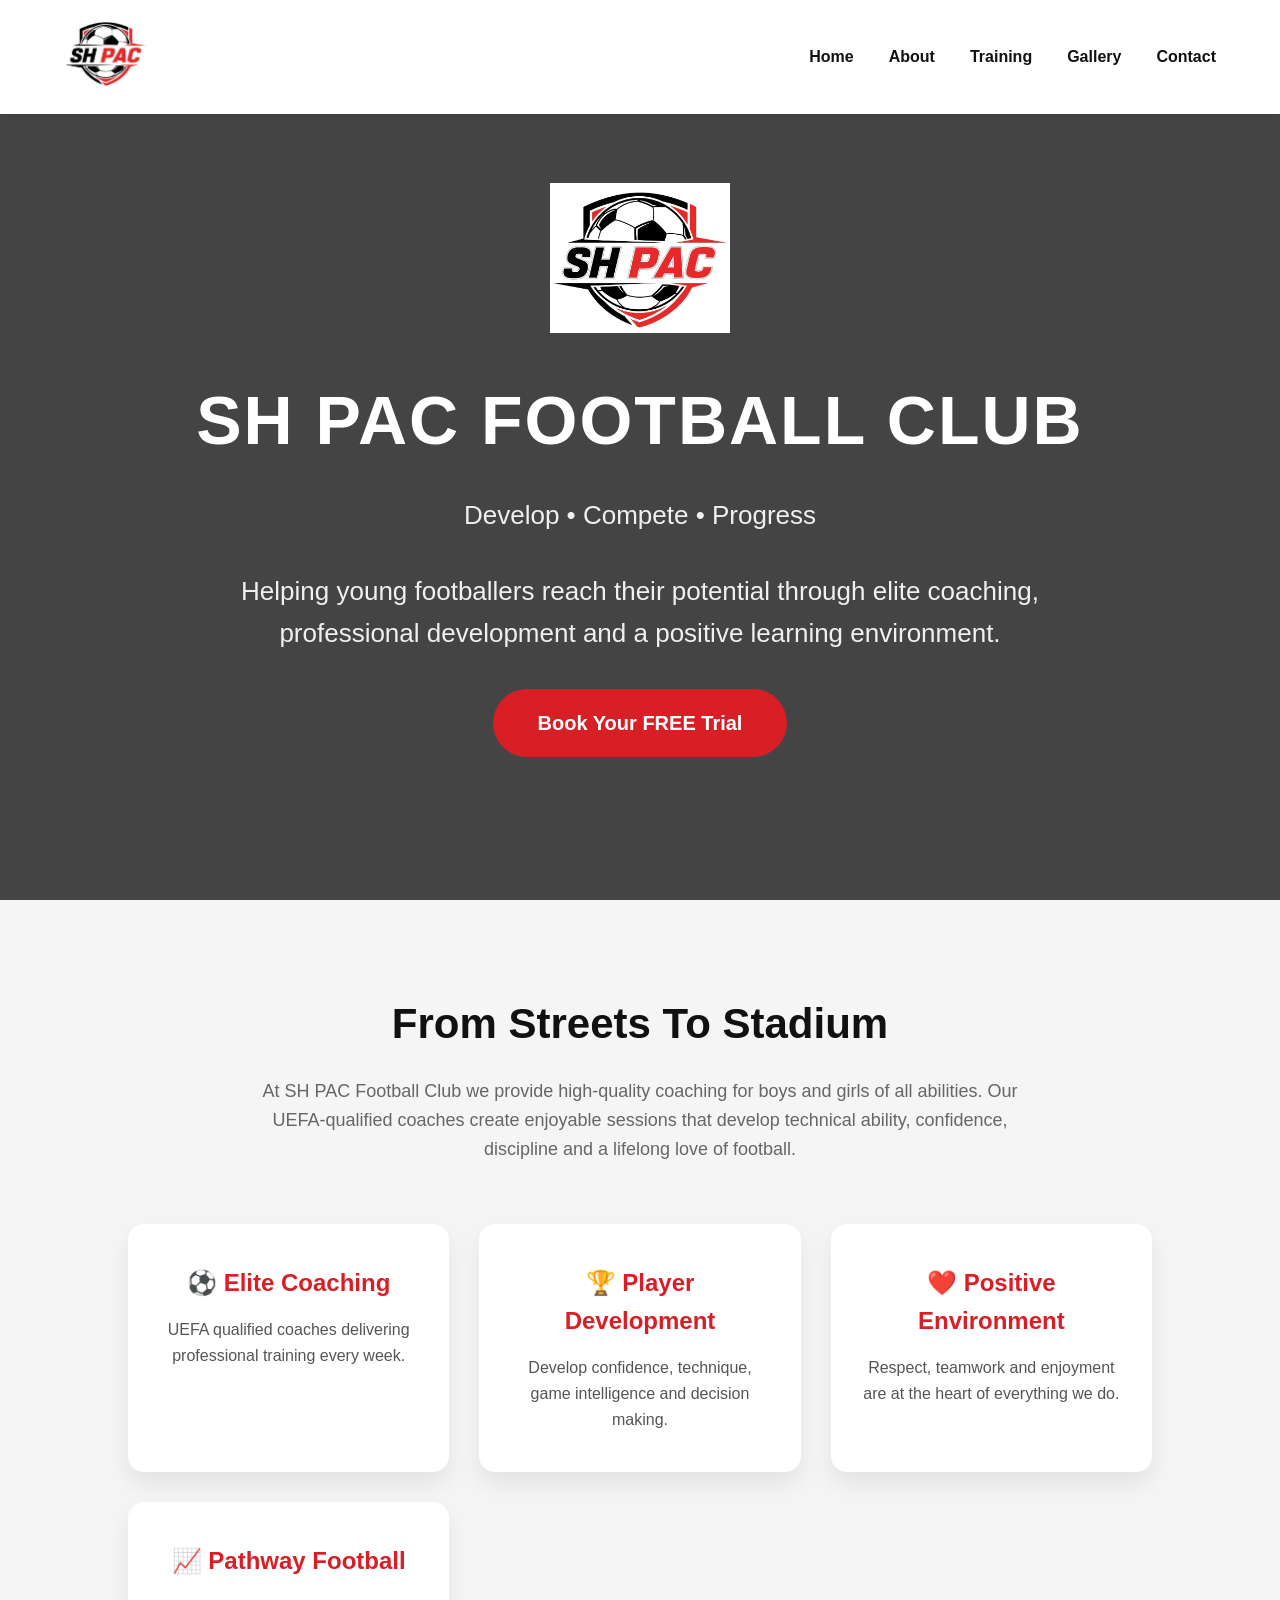
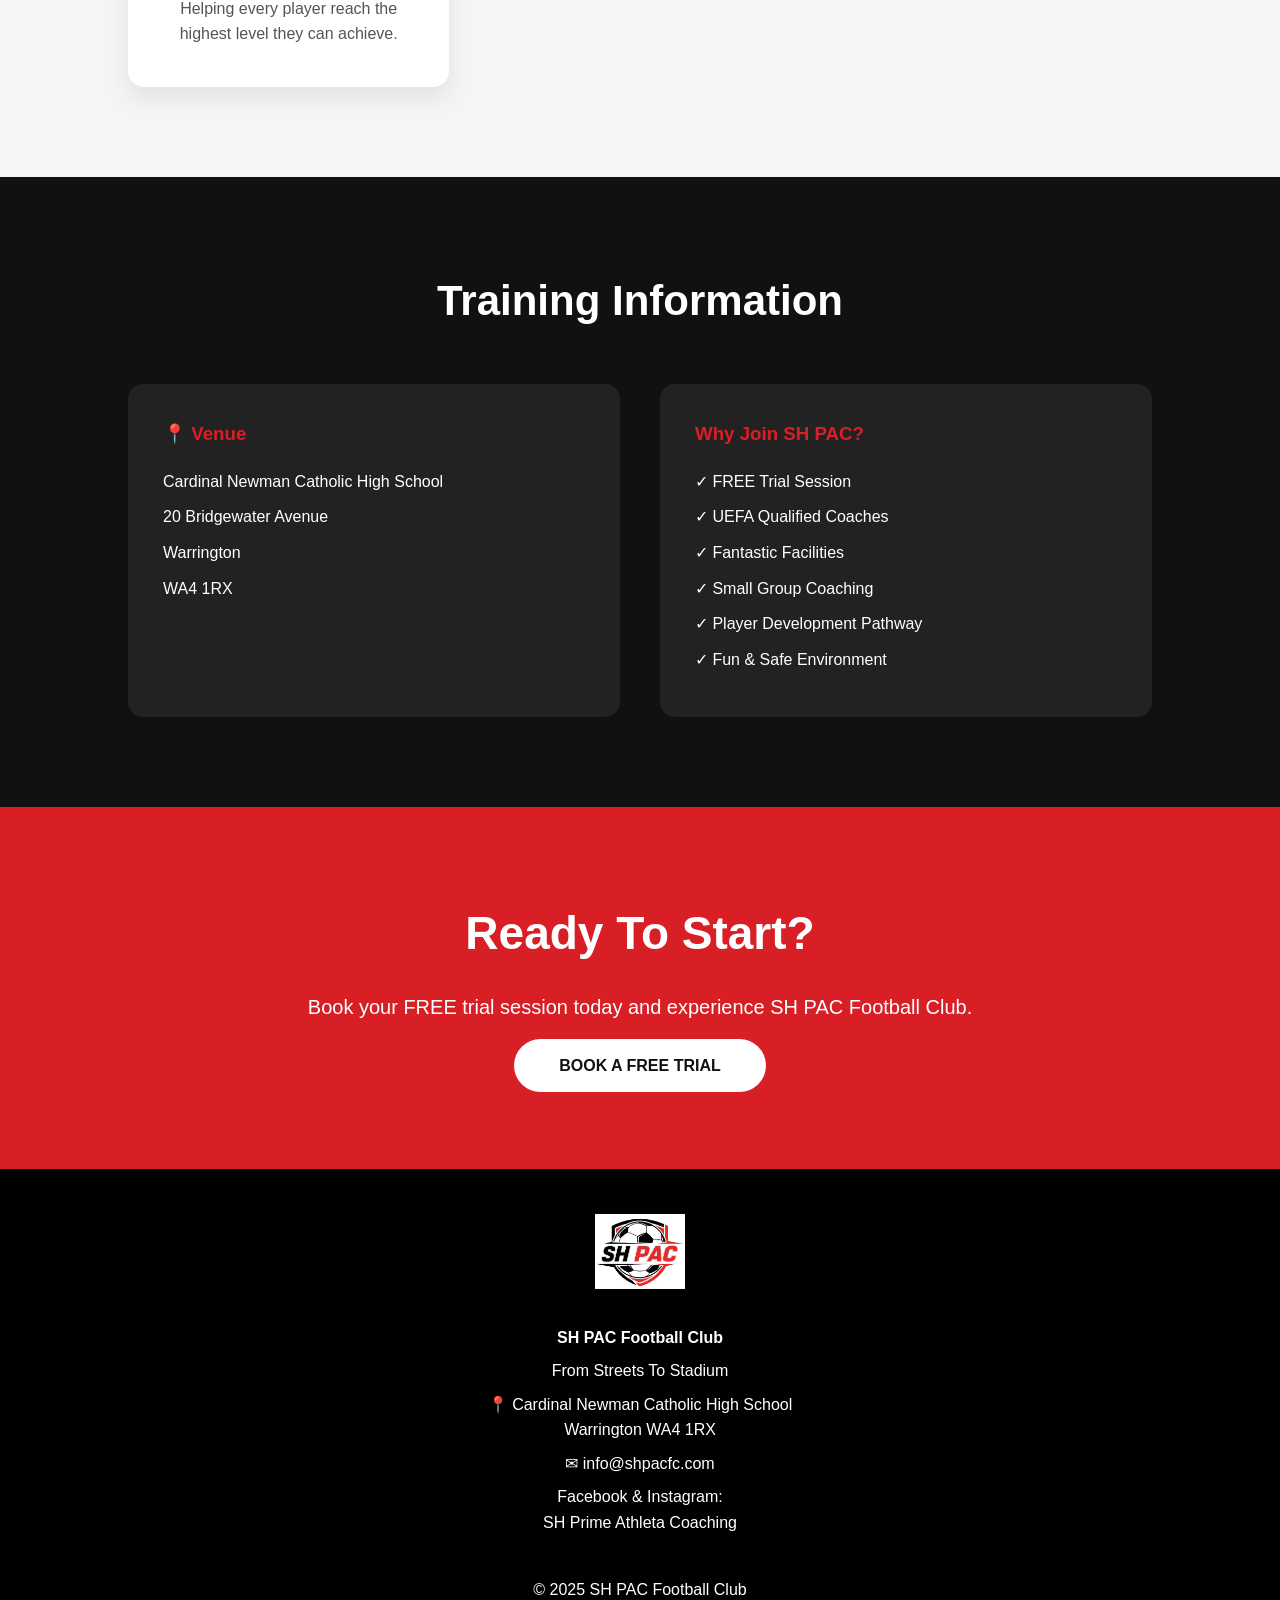
==== index.html @ 566f8968 "Refactor text for consistency in index.html Updated various text elements for consistency and clarit" ====
<!DOCTYPE html>
<html lang="en">
<head>

<meta charset="UTF-8">
<meta name="viewport" content="width=device-width, initial-scale=1.0">

<title>SH PAC Football Club | From Streets To Stadium</title>

<link rel="stylesheet" href="css/style.css">

</head>

<body>

<header>

<nav>

<div class="logo">
<img src="images/logo.png" alt="SH PAC Football Club Logo">
</div>

<ul>
<li><a href="#">Home</a></li>
<li><a href="#">About</a></li>
<li><a href="#">Training</a></li>
<li><a href="#">Gallery</a></li>
<li><a href="#">Contact</a></li>
</ul>

</nav>

</header>

<section class="hero">

<div class="hero-content">

<img src="images/logo.png" class="hero-logo" alt="SH PAC Logo">

<h1>SH PAC Football Club</h1>

<p>
Develop • Compete • Progress
</p>

<p>
Helping young footballers reach their potential through elite coaching,
professional development and a positive learning environment.
</p>

<a href="#" class="hero-button">
Book Your FREE Trial
</a>

</div>

</section>

<section>

<h2 class="section-title">
From Streets To Stadium
</h2>

<p class="section-text">

At SH PAC Football Club we provide high-quality coaching for boys and girls of all abilities.

Our UEFA-qualified coaches create enjoyable sessions that develop technical ability, confidence, discipline and a lifelong love of football.

</p>

<div class="features">

<div class="card">
<h3>⚽ Elite Coaching</h3>
<p>UEFA qualified coaches delivering professional training every week.</p>
</div>

<div class="card">
<h3>🏆 Player Development</h3>
<p>Develop confidence, technique, game intelligence and decision making.</p>
</div>

<div class="card">
<h3>❤️ Positive Environment</h3>
<p>Respect, teamwork and enjoyment are at the heart of everything we do.</p>
</div>

<div class="card">
<h3>📈 Pathway Football</h3>
<p>Helping every player reach the highest level they can achieve.</p>
</div>

</div>

</section>

<section class="training">

<h2 class="section-title">
Training Information
</h2>

<div class="training-info">

<div class="training-box">

<h3>📍 Venue</h3>

<p>
Cardinal Newman Catholic High School
</p>

<p>
20 Bridgewater Avenue
</p>

<p>
Warrington
</p>

<p>
WA4 1RX
</p>

</div>

<div class="training-box">

<h3>Why Join SH PAC?</h3>

<p>✓ FREE Trial Session</p>

<p>✓ UEFA Qualified Coaches</p>

<p>✓ Fantastic Facilities</p>

<p>✓ Small Group Coaching</p>

<p>✓ Player Development Pathway</p>

<p>✓ Fun & Safe Environment</p>

</div>

</div>

</section>

<section class="cta">

<h2>
Ready To Start?
</h2>

<p>
Book your FREE trial session today and experience SH PAC Football Club.
</p>

<a href="mailto:info@shpacfc.com">

BOOK A FREE TRIAL

</a>

</section>

<footer>

<img src="images/logo.png" alt="SH PAC Logo">

<p><strong>SH PAC Football Club</strong></p>

<p>
From Streets To Stadium
</p>

<p>
📍 Cardinal Newman Catholic High School<br>
Warrington WA4 1RX
</p>

<p>
✉ info@shpacfc.com
</p>

<p>
Facebook & Instagram:<br>
SH Prime Athleta Coaching
</p>

<br>

<p>
© 2025 SH PAC Football Club
</p>

</footer>

</body>

</html>
---- css/style.css ----
/* ===============================
   SH PAC FOOTBALL CLUB
   =============================== */

*{
    margin:0;
    padding:0;
    box-sizing:border-box;
}

html{
    scroll-behavior:smooth;
}

body{
    font-family:Arial, Helvetica, sans-serif;
    background:#f5f5f5;
    color:#222;
    line-height:1.6;
}

/* ===============================
   Navigation
   =============================== */

header{
    background:#ffffff;
    position:fixed;
    width:100%;
    top:0;
    left:0;
    z-index:999;
    box-shadow:0 2px 12px rgba(0,0,0,.1);
}

nav{
    width:90%;
    max-width:1200px;
    margin:auto;
    display:flex;
    justify-content:space-between;
    align-items:center;
    padding:18px 0;
}

.logo img{
    height:70px;
}

nav ul{
    display:flex;
    list-style:none;
    gap:35px;
}

nav a{
    text-decoration:none;
    color:#111;
    font-weight:bold;
    transition:.3s;
}

nav a:hover{
    color:#d91f26;
}

/* ===============================
   Hero
   =============================== */

.hero{
    min-height:100vh;
    background:linear-gradient(rgba(0,0,0,.72),
    rgba(0,0,0,.72)),
    url("../images/hero.jpg") center center/cover;
    display:flex;
    justify-content:center;
    align-items:center;
    text-align:center;
    color:white;
    padding:120px 20px 80px;
}

.hero-content{
    max-width:900px;
}

.hero-logo{
    width:180px;
    margin-bottom:25px;
}

.hero h1{
    font-size:68px;
    margin-bottom:20px;
    font-weight:900;
    letter-spacing:2px;
    text-transform:uppercase;
}

.hero p{
    font-size:26px;
    margin-bottom:35px;
    color:#f0f0f0;
}

.hero-button{
    display:inline-block;
    background:#d91f26;
    color:white;
    padding:18px 45px;
    border-radius:50px;
    text-decoration:none;
    font-size:20px;
    font-weight:bold;
    transition:.3s;
}

.hero-button:hover{
    background:#000;
    transform:translateY(-3px);
}

/* ===============================
   Sections
   =============================== */

section{
    padding:90px 10%;
}

.section-title{
    text-align:center;
    font-size:42px;
    margin-bottom:20px;
    color:#111;
}

.section-text{
    text-align:center;
    max-width:800px;
    margin:auto;
    color:#666;
    font-size:18px;
}

/* ===============================
   Features
   =============================== */

.features{
    display:grid;
    grid-template-columns:repeat(auto-fit,minmax(240px,1fr));
    gap:30px;
    margin-top:60px;
}

.card{
    background:white;
    padding:40px 30px;
    border-radius:16px;
    text-align:center;
    box-shadow:0 12px 25px rgba(0,0,0,.08);
    transition:.3s;
}

.card:hover{
    transform:translateY(-10px);
}

.card h3{
    margin-bottom:15px;
    color:#d91f26;
    font-size:24px;
}

.card p{
    color:#555;
}

/* ===============================
   Training Section
   =============================== */

.training{
    background:#111;
    color:white;
}

.training .section-title{
    color:white;
}

.training-info{
    display:grid;
    grid-template-columns:repeat(auto-fit,minmax(320px,1fr));
    gap:40px;
    margin-top:50px;
}

.training-box{
    background:#222;
    padding:35px;
    border-radius:15px;
}

.training-box h3{
    color:#d91f26;
    margin-bottom:20px;
}

.training-box p{
    margin-bottom:10px;
}

/* ===============================
   CTA
   =============================== */

.cta{
    background:#d91f26;
    color:white;
    text-align:center;
}

.cta h2{
    font-size:46px;
    margin-bottom:20px;
}

.cta p{
    font-size:20px;
    margin-bottom:30px;
}

.cta a{
    background:white;
    color:#111;
    padding:18px 45px;
    text-decoration:none;
    border-radius:50px;
    font-weight:bold;
    transition:.3s;
}

.cta a:hover{
    background:black;
    color:white;
}

/* ===============================
   Footer
   =============================== */

footer{
    background:#000;
    color:white;
    text-align:center;
    padding:45px 20px;
}

footer img{
    width:90px;
    margin-bottom:20px;
}

footer p{
    margin:8px 0;
}

footer a{
    color:white;
    text-decoration:none;
}

footer a:hover{
    color:#d91f26;
}

/* ===============================
   Responsive
   =============================== */

@media(max-width:900px){

nav{
    flex-direction:column;
}

nav ul{
    margin-top:20px;
    gap:20px;
    flex-wrap:wrap;
    justify-content:center;
}

.hero h1{
    font-size:44px;
}

.hero p{
    font-size:22px;
}

.section-title{
    font-size:34px;
}

.cta h2{
    font-size:34px;
}

}

@media(max-width:600px){

.hero{
    padding-top:180px;
}

.hero-logo{
    width:130px;
}

.hero h1{
    font-size:34px;
}

.hero p{
    font-size:18px;
}

.hero-button{
    padding:15px 30px;
    font-size:18px;
}

nav ul{
    flex-direction:column;
    gap:12px;
}

}
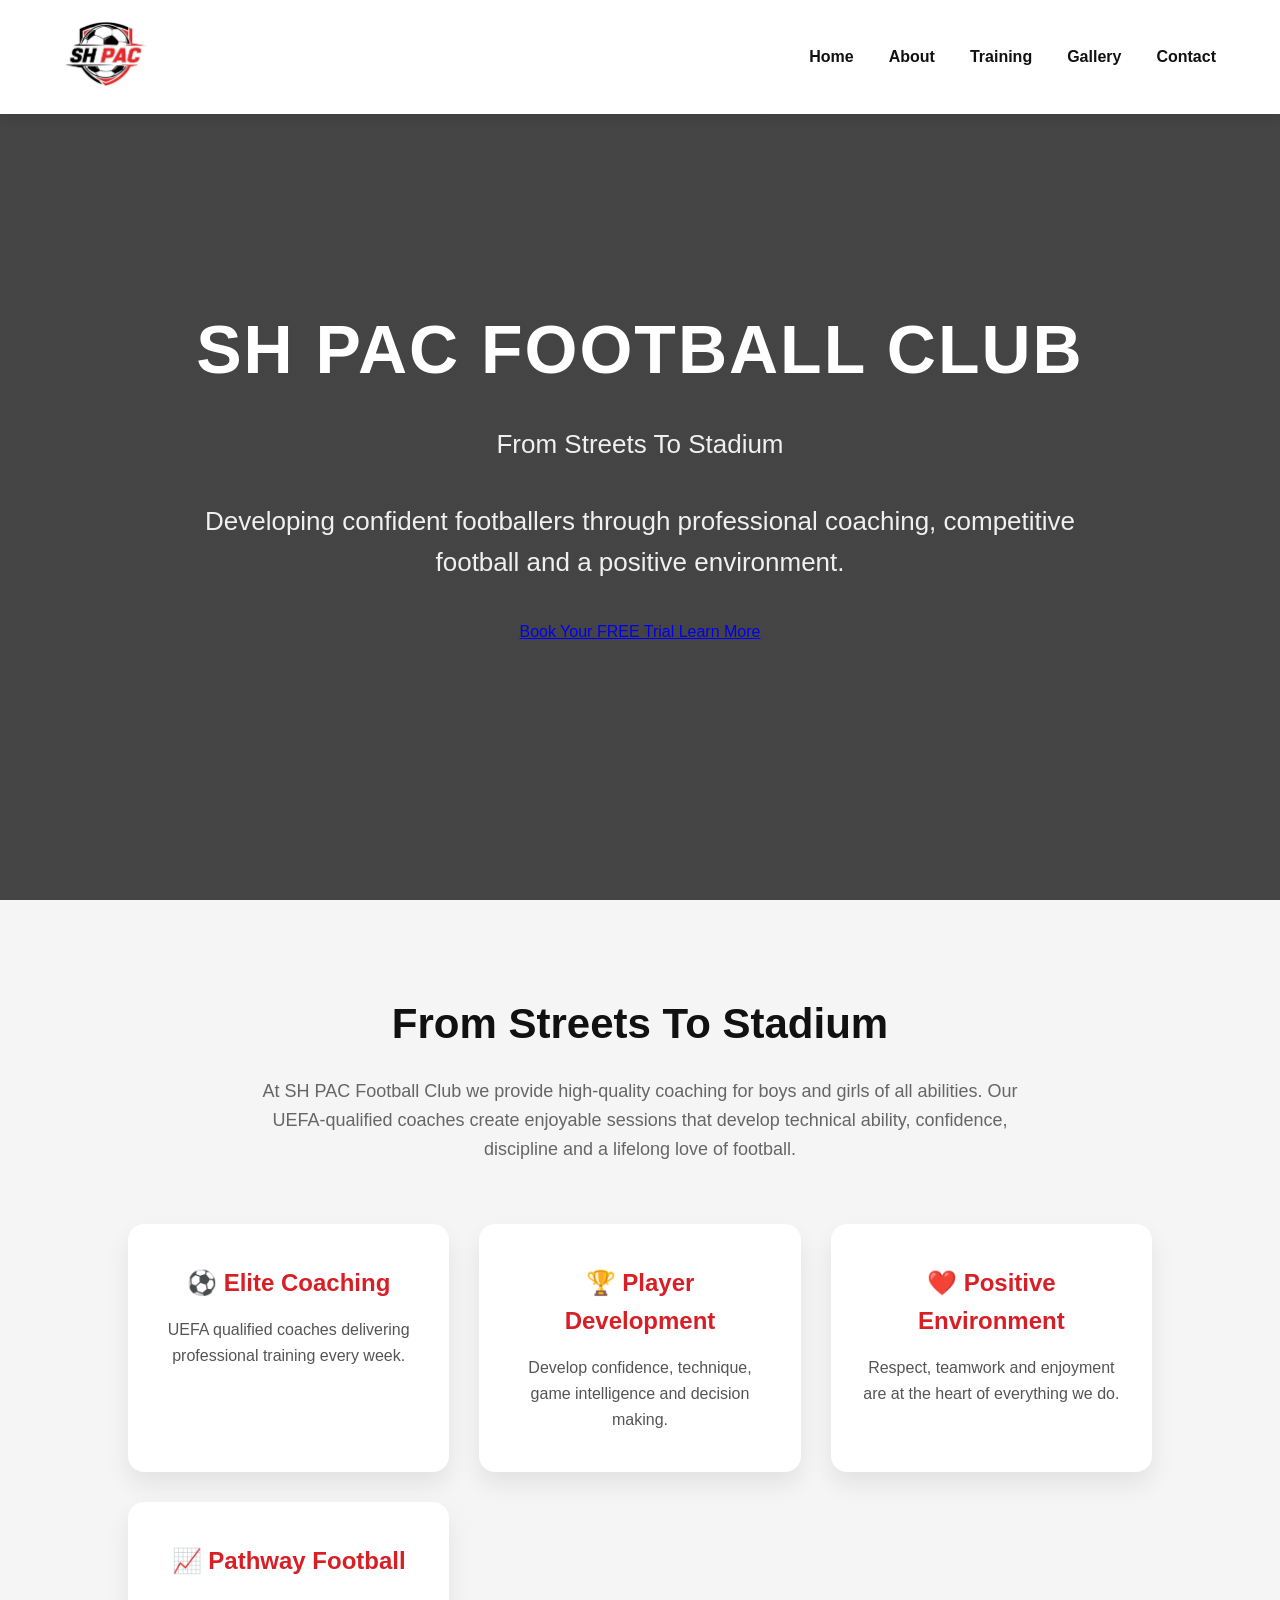
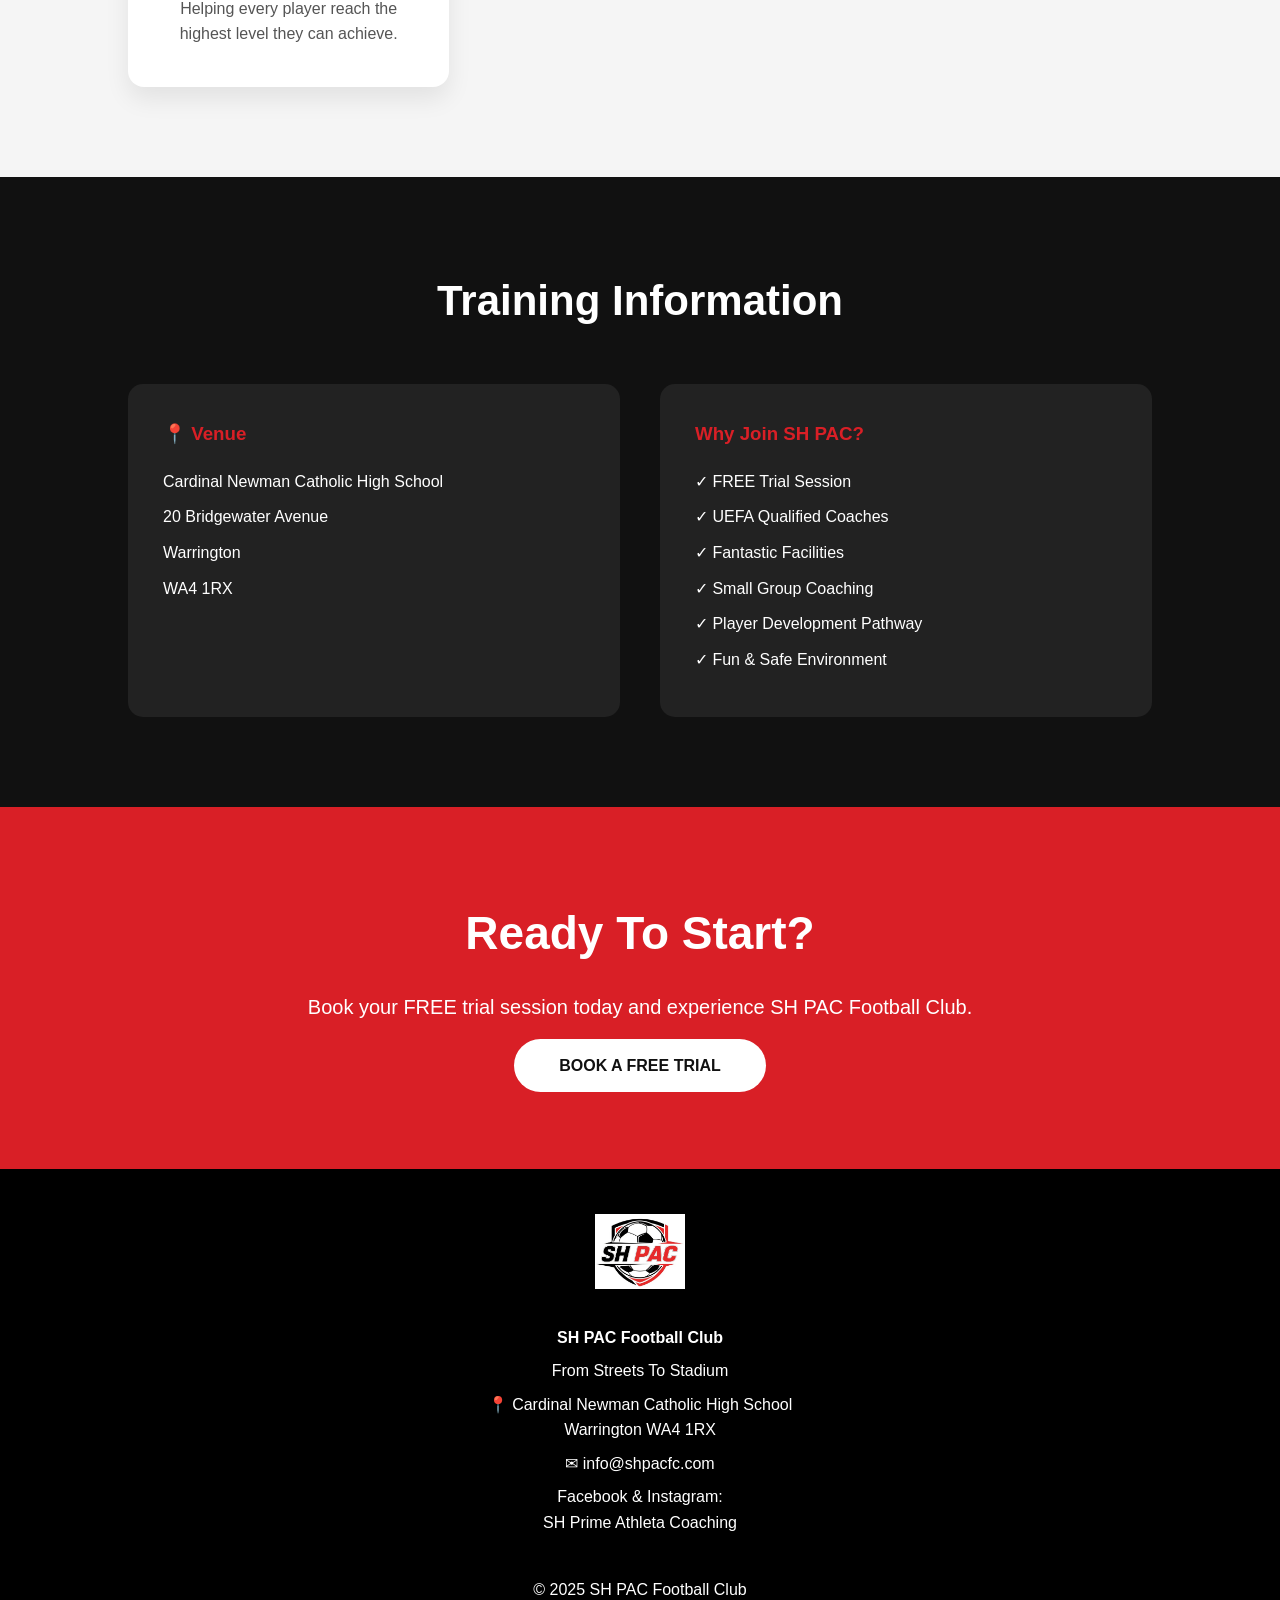
==== commit 6b7dcdf8: "Refactor hero section content and structure" ====
--- a/index.html
+++ b/index.html
@@ -35,26 +35,37 @@
 
 <section class="hero">
 
-<div class="hero-content">
-
-<img src="images/logo.png" class="hero-logo" alt="SH PAC Logo">
-
-<h1>SH PAC Football Club</h1>
-
-<p>
-Develop • Compete • Progress
-</p>
-
-<p>
-Helping young footballers reach their potential through elite coaching,
-professional development and a positive learning environment.
-</p>
-
-<a href="#" class="hero-button">
-Book Your FREE Trial
-</a>
-
-</div>
+    <div class="hero-overlay"></div>
+
+    <div class="hero-content">
+
+        <h1>
+            SH PAC
+            <span>Football Club</span>
+        </h1>
+
+        <p class="tagline">
+            From Streets To Stadium
+        </p>
+
+        <p class="intro">
+            Developing confident footballers through professional coaching,
+            competitive football and a positive environment.
+        </p>
+
+        <div class="hero-buttons">
+
+            <a href="trial.html" class="btn-primary">
+                Book Your FREE Trial
+            </a>
+
+            <a href="#about" class="btn-secondary">
+                Learn More
+            </a>
+
+        </div>
+
+    </div>
 
 </section>
 
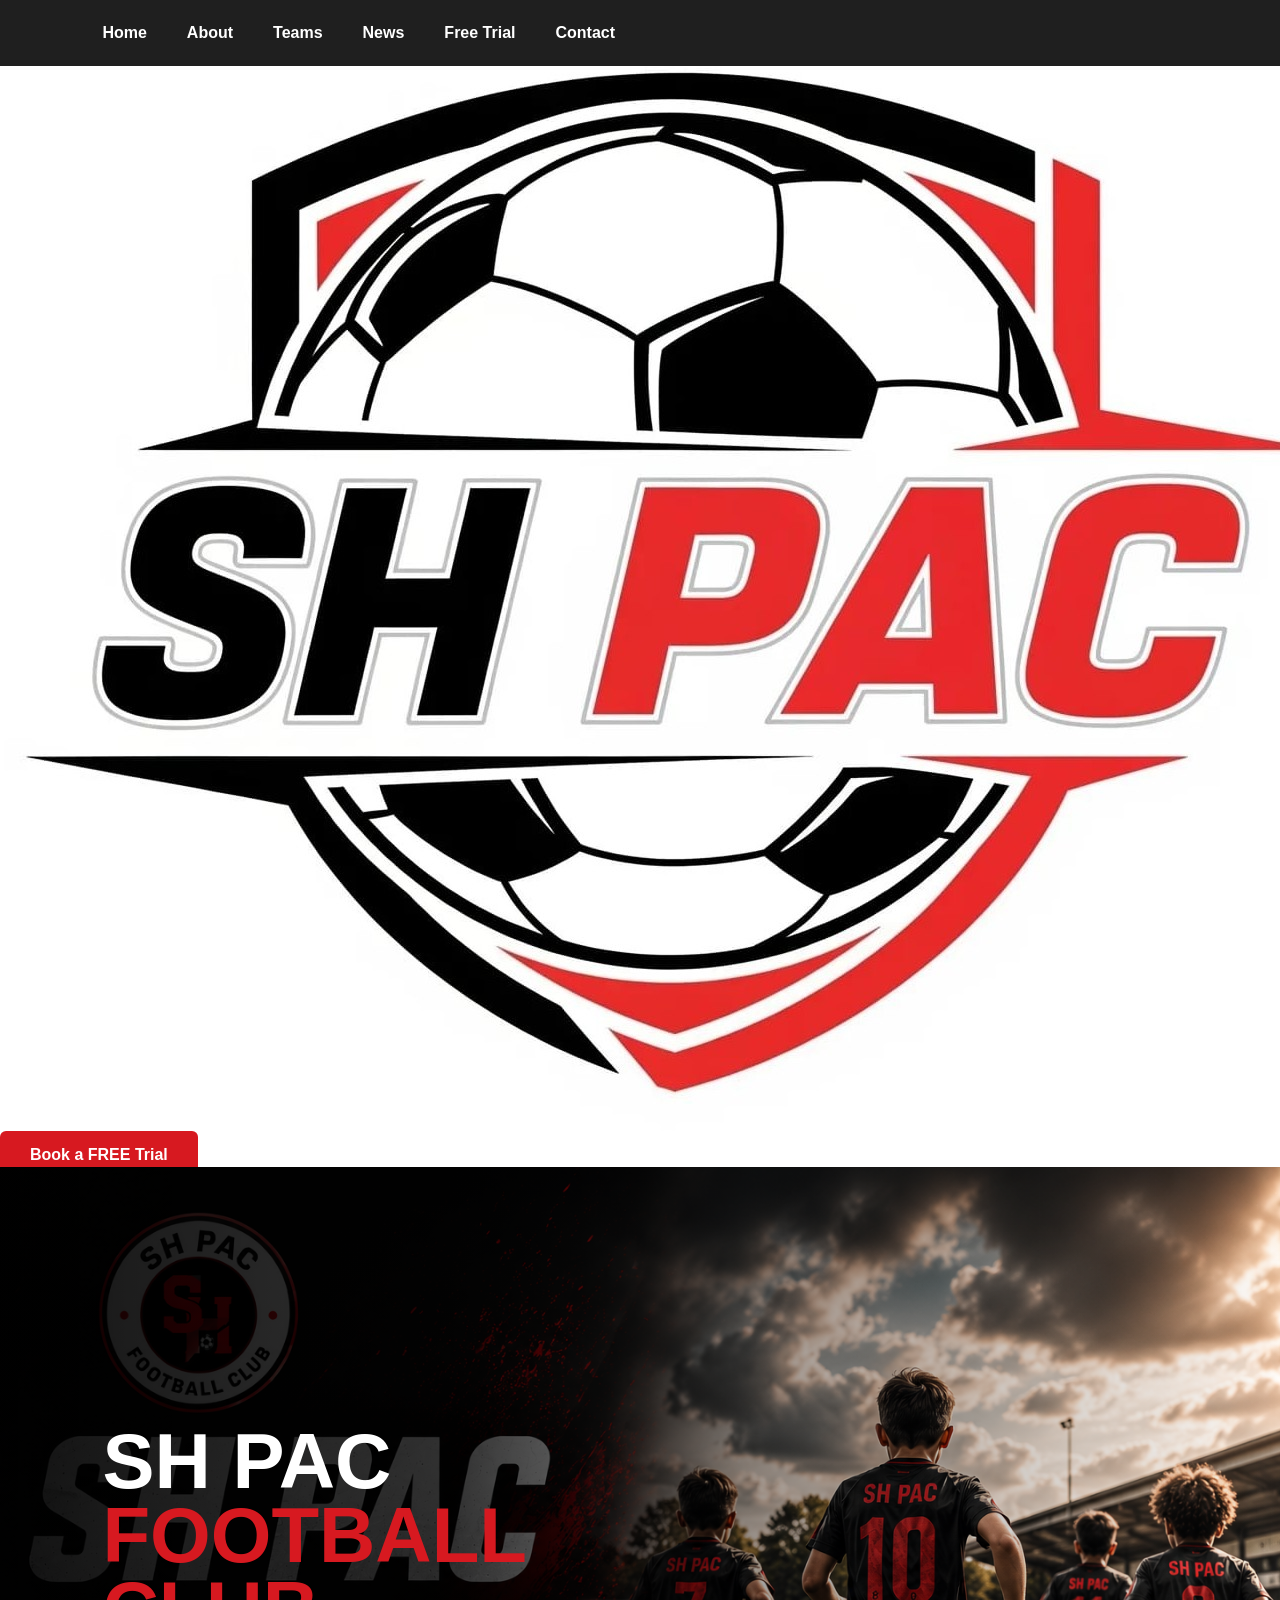
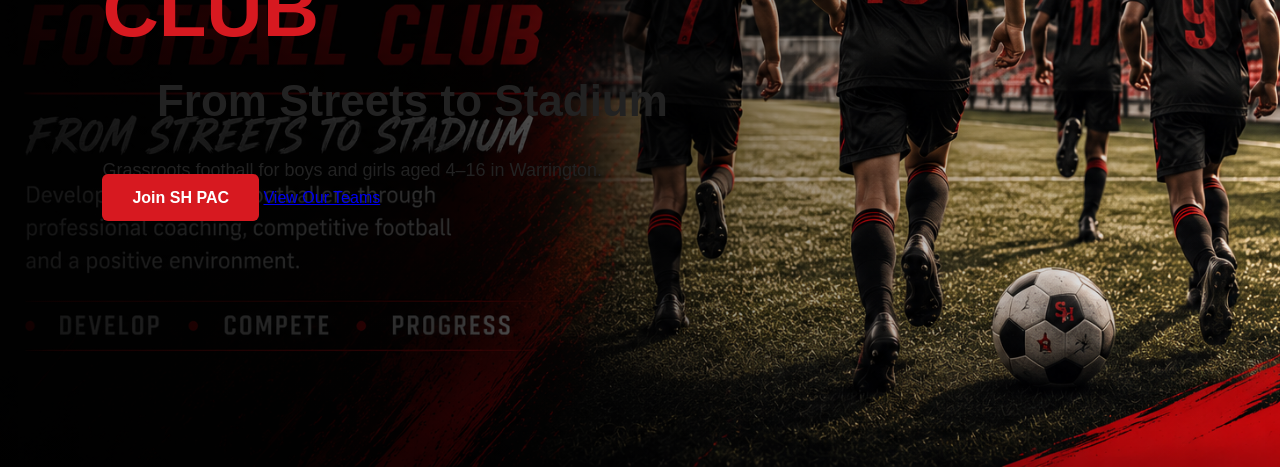
==== commit 5bec65ab: "Fix title casing and update navigation structure" ====
--- a/index.html
+++ b/index.html
@@ -1,13 +1,19 @@
 <!DOCTYPE html>
 <html lang="en">
+
 <head>
 
 <meta charset="UTF-8">
 <meta name="viewport" content="width=device-width, initial-scale=1.0">
 
-<title>SH PAC Football Club | From Streets To Stadium</title>
+<title>SH PAC Football Club | From Streets to Stadium</title>
 
 <link rel="stylesheet" href="css/style.css">
+
+<link rel="preconnect" href="https://fonts.googleapis.com">
+<link rel="preconnect" href="https://fonts.gstatic.com" crossorigin>
+
+<link href="https://fonts.googleapis.com/css2?family=Oswald:wght@400;600;700&family=Inter:wght@300;400;500;600&display=swap" rel="stylesheet">
 
 </head>
 
@@ -15,145 +21,63 @@
 
 <header>
 
+<div class="container">
+
+<a href="index.html" class="logo">
+
+<img src="images/logo.png" alt="SH PAC Football Club">
+
+</a>
+
 <nav>
 
-<div class="logo">
-<img src="images/logo.png" alt="SH PAC Football Club Logo">
-</div>
+<ul>
 
-<ul>
-<li><a href="#">Home</a></li>
+<li><a class="active" href="#">Home</a></li>
+
 <li><a href="#">About</a></li>
-<li><a href="#">Training</a></li>
-<li><a href="#">Gallery</a></li>
+
+<li><a href="#">Teams</a></li>
+
+<li><a href="#">News</a></li>
+
+<li><a href="trial.html">Free Trial</a></li>
+
 <li><a href="#">Contact</a></li>
+
 </ul>
 
 </nav>
+
+<a href="trial.html" class="btn">Book a FREE Trial</a>
+
+</div>
 
 </header>
 
 <section class="hero">
 
-    <div class="hero-overlay"></div>
+<div class="hero-overlay">
 
-    <div class="hero-content">
+<div class="hero-content">
 
-        <h1>
-            SH PAC
-            <span>Football Club</span>
-        </h1>
+<h1>SH PAC<br><span>Football Club</span></h1>
 
-        <p class="tagline">
-            From Streets To Stadium
-        </p>
+<h2>From Streets to Stadium</h2>
 
-        <p class="intro">
-            Developing confident footballers through professional coaching,
-            competitive football and a positive environment.
-        </p>
+<p>
 
-        <div class="hero-buttons">
-
-            <a href="trial.html" class="btn-primary">
-                Book Your FREE Trial
-            </a>
-
-            <a href="#about" class="btn-secondary">
-                Learn More
-            </a>
-
-        </div>
-
-    </div>
-
-</section>
-
-<section>
-
-<h2 class="section-title">
-From Streets To Stadium
-</h2>
-
-<p class="section-text">
-
-At SH PAC Football Club we provide high-quality coaching for boys and girls of all abilities.
-
-Our UEFA-qualified coaches create enjoyable sessions that develop technical ability, confidence, discipline and a lifelong love of football.
+Grassroots football for boys and girls aged 4–16 in Warrington.
 
 </p>
 
-<div class="features">
+<div class="buttons">
 
-<div class="card">
-<h3>⚽ Elite Coaching</h3>
-<p>UEFA qualified coaches delivering professional training every week.</p>
-</div>
+<a href="trial.html" class="btn">Join SH PAC</a>
 
-<div class="card">
-<h3>🏆 Player Development</h3>
-<p>Develop confidence, technique, game intelligence and decision making.</p>
-</div>
-
-<div class="card">
-<h3>❤️ Positive Environment</h3>
-<p>Respect, teamwork and enjoyment are at the heart of everything we do.</p>
-</div>
-
-<div class="card">
-<h3>📈 Pathway Football</h3>
-<p>Helping every player reach the highest level they can achieve.</p>
-</div>
+<a href="#" class="btn-outline">View Our Teams</a>
 
 </div>
-
-</section>
-
-<section class="training">
-
-<h2 class="section-title">
-Training Information
-</h2>
-
-<div class="training-info">
-
-<div class="training-box">
-
-<h3>📍 Venue</h3>
-
-<p>
-Cardinal Newman Catholic High School
-</p>
-
-<p>
-20 Bridgewater Avenue
-</p>
-
-<p>
-Warrington
-</p>
-
-<p>
-WA4 1RX
-</p>
-
-</div>
-
-<div class="training-box">
-
-<h3>Why Join SH PAC?</h3>
-
-<p>✓ FREE Trial Session</p>
-
-<p>✓ UEFA Qualified Coaches</p>
-
-<p>✓ Fantastic Facilities</p>
-
-<p>✓ Small Group Coaching</p>
-
-<p>✓ Player Development Pathway</p>
-
-<p>✓ Fun & Safe Environment</p>
 
 </div>
 
@@ -161,56 +85,6 @@
 
 </section>
 
-<section class="cta">
-
-<h2>
-Ready To Start?
-</h2>
-
-<p>
-Book your FREE trial session today and experience SH PAC Football Club.
-</p>
-
-<a href="mailto:info@shpacfc.com">
-
-BOOK A FREE TRIAL
-
-</a>
-
-</section>
-
-<footer>
-
-<img src="images/logo.png" alt="SH PAC Logo">
-
-<p><strong>SH PAC Football Club</strong></p>
-
-<p>
-From Streets To Stadium
-</p>
-
-<p>
-📍 Cardinal Newman Catholic High School<br>
-Warrington WA4 1RX
-</p>
-
-<p>
-✉ info@shpacfc.com
-</p>
-
-<p>
-Facebook & Instagram:<br>
-SH Prime Athleta Coaching
-</p>
-
-<br>
-
-<p>
-© 2025 SH PAC Football Club
-</p>
-
-</footer>
-
 </body>
 
 </html>
--- a/css/style.css
+++ b/css/style.css
@@ -1,6 +1,7 @@
-/* ===============================
+/* ===========================================
    SH PAC FOOTBALL CLUB
-   =============================== */
+   STYLE SHEET
+=========================================== */
 
 *{
     margin:0;
@@ -14,330 +15,455 @@
 
 body{
     font-family:Arial, Helvetica, sans-serif;
-    background:#f5f5f5;
+    background:#ffffff;
     color:#222;
     line-height:1.6;
 }
 
-/* ===============================
-   Navigation
-   =============================== */
-
-header{
-    background:#ffffff;
+/* ===========================================
+   NAVIGATION
+=========================================== */
+
+nav{
+
     position:fixed;
+
+    top:0;
+
     width:100%;
-    top:0;
-    left:0;
+
+    display:flex;
+
+    justify-content:space-between;
+
+    align-items:center;
+
+    padding:20px 8%;
+
+    background:rgba(0,0,0,.88);
+
+    backdrop-filter:blur(8px);
+
     z-index:999;
-    box-shadow:0 2px 12px rgba(0,0,0,.1);
+
+}
+
+.logo{
+
+    height:70px;
+
+}
+
+nav ul{
+
+    display:flex;
+
+    list-style:none;
+
+    gap:40px;
+
+}
+
+nav a{
+
+    color:white;
+
+    text-decoration:none;
+
+    font-weight:bold;
+
+    transition:.3s;
+
+}
+
+nav a:hover{
+
+    color:#d71920;
+
+}
+
+/* ===========================================
+   BUTTONS
+=========================================== */
+
+.btn{
+
+    background:#d71920;
+
+    color:white;
+
+    padding:15px 30px;
+
+    border-radius:6px;
+
+    text-decoration:none;
+
+    font-weight:bold;
+
+    transition:.3s;
+
+}
+
+.btn:hover{
+
+    background:black;
+
+}
+
+/* ===========================================
+   HERO
+=========================================== */
+
+.hero{
+
+    height:100vh;
+
+    display:flex;
+
+    align-items:center;
+
+    padding-left:8%;
+
+    position:relative;
+
+    background:url("../images/hero-banner.jpg");
+
+    background-size:cover;
+
+    background-position:center;
+
+    background-repeat:no-repeat;
+
+}
+
+.hero::before{
+
+    content:"";
+
+    position:absolute;
+
+    inset:0;
+
+    background:linear-gradient(
+        90deg,
+        rgba(0,0,0,.92) 0%,
+        rgba(0,0,0,.80) 35%,
+        rgba(0,0,0,.35) 60%,
+        rgba(0,0,0,0) 100%
+    );
+
+}
+
+.hero-content{
+
+    position:relative;
+
+    z-index:2;
+
+    max-width:620px;
+
+}
+
+.hero h1{
+
+    font-size:78px;
+
+    line-height:.95;
+
+    color:white;
+
+    text-transform:uppercase;
+
+    margin-bottom:20px;
+
+}
+
+.hero h1 span{
+
+    display:block;
+
+    color:#d71920;
+
+}
+
+.tagline{
+
+    font-size:34px;
+
+    color:white;
+
+    font-style:italic;
+
+    margin-bottom:25px;
+
+}
+
+.intro{
+
+    font-size:22px;
+
+    color:#efefef;
+
+    line-height:1.8;
+
+    margin-bottom:35px;
+
+}
+
+.hero-buttons{
+
+    display:flex;
+
+    gap:20px;
+
+    flex-wrap:wrap;
+
+}
+
+.btn-primary{
+
+    background:#d71920;
+
+    color:white;
+
+    padding:18px 36px;
+
+    text-decoration:none;
+
+    border-radius:6px;
+
+    font-weight:bold;
+
+    transition:.3s;
+
+}
+
+.btn-primary:hover{
+
+    background:white;
+
+    color:black;
+
+}
+
+.btn-secondary{
+
+    border:2px solid white;
+
+    color:white;
+
+    padding:18px 36px;
+
+    text-decoration:none;
+
+    border-radius:6px;
+
+    font-weight:bold;
+
+    transition:.3s;
+
+}
+
+.btn-secondary:hover{
+
+    background:white;
+
+    color:black;
+
+}
+
+/* ===========================================
+   GENERAL SECTIONS
+=========================================== */
+
+section{
+
+    padding:90px 8%;
+
+}
+
+section h2{
+
+    text-align:center;
+
+    font-size:44px;
+
+    margin-bottom:20px;
+
+}
+
+section p{
+
+    font-size:18px;
+
+}
+
+/* ===========================================
+   FEATURE CARDS
+=========================================== */
+
+.cards{
+
+    display:grid;
+
+    grid-template-columns:repeat(auto-fit,minmax(260px,1fr));
+
+    gap:30px;
+
+    margin-top:50px;
+
+}
+
+.card{
+
+    background:white;
+
+    border-radius:12px;
+
+    padding:35px;
+
+    box-shadow:0 10px 30px rgba(0,0,0,.08);
+
+    transition:.3s;
+
+}
+
+.card:hover{
+
+    transform:translateY(-8px);
+
+}
+
+.card h3{
+
+    margin-bottom:15px;
+
+    color:#d71920;
+
+}
+
+/* ===========================================
+   CTA
+=========================================== */
+
+.cta{
+
+    background:#111;
+
+    color:white;
+
+    text-align:center;
+
+}
+
+.cta h2{
+
+    color:white;
+
+    margin-bottom:20px;
+
+}
+
+.cta .btn-primary{
+
+    display:inline-block;
+
+    margin-top:25px;
+
+}
+
+/* ===========================================
+   FOOTER
+=========================================== */
+
+footer{
+
+    background:black;
+
+    color:#bbb;
+
+    text-align:center;
+
+    padding:40px;
+
+    font-size:15px;
+
+}
+
+footer a{
+
+    color:#d71920;
+
+    text-decoration:none;
+
+}
+
+/* ===========================================
+   MOBILE
+=========================================== */
+
+@media(max-width:900px){
+
+.hero{
+
+padding:140px 30px 60px;
+
+height:auto;
+
+min-height:100vh;
+
+}
+
+.hero h1{
+
+font-size:52px;
+
+}
+
+.tagline{
+
+font-size:26px;
+
+}
+
+.intro{
+
+font-size:18px;
+
+}
+
+.hero-buttons{
+
+flex-direction:column;
+
+align-items:flex-start;
+
 }
 
 nav{
-    width:90%;
-    max-width:1200px;
-    margin:auto;
-    display:flex;
-    justify-content:space-between;
-    align-items:center;
-    padding:18px 0;
-}
-
-.logo img{
-    height:70px;
+
+flex-direction:column;
+
+padding:15px;
+
 }
 
 nav ul{
-    display:flex;
-    list-style:none;
-    gap:35px;
-}
-
-nav a{
-    text-decoration:none;
-    color:#111;
-    font-weight:bold;
-    transition:.3s;
-}
-
-nav a:hover{
-    color:#d91f26;
-}
-
-/* ===============================
-   Hero
-   =============================== */
-
-.hero{
-    min-height:100vh;
-    background:linear-gradient(rgba(0,0,0,.72),
-    rgba(0,0,0,.72)),
-    url("../images/hero.jpg") center center/cover;
-    display:flex;
-    justify-content:center;
-    align-items:center;
-    text-align:center;
-    color:white;
-    padding:120px 20px 80px;
-}
-
-.hero-content{
-    max-width:900px;
-}
-
-.hero-logo{
-    width:180px;
-    margin-bottom:25px;
-}
-
-.hero h1{
-    font-size:68px;
-    margin-bottom:20px;
-    font-weight:900;
-    letter-spacing:2px;
-    text-transform:uppercase;
-}
-
-.hero p{
-    font-size:26px;
-    margin-bottom:35px;
-    color:#f0f0f0;
-}
-
-.hero-button{
-    display:inline-block;
-    background:#d91f26;
-    color:white;
-    padding:18px 45px;
-    border-radius:50px;
-    text-decoration:none;
-    font-size:20px;
-    font-weight:bold;
-    transition:.3s;
-}
-
-.hero-button:hover{
-    background:#000;
-    transform:translateY(-3px);
-}
-
-/* ===============================
-   Sections
-   =============================== */
-
-section{
-    padding:90px 10%;
-}
-
-.section-title{
-    text-align:center;
-    font-size:42px;
-    margin-bottom:20px;
-    color:#111;
-}
-
-.section-text{
-    text-align:center;
-    max-width:800px;
-    margin:auto;
-    color:#666;
-    font-size:18px;
-}
-
-/* ===============================
-   Features
-   =============================== */
-
-.features{
-    display:grid;
-    grid-template-columns:repeat(auto-fit,minmax(240px,1fr));
-    gap:30px;
-    margin-top:60px;
-}
-
-.card{
-    background:white;
-    padding:40px 30px;
-    border-radius:16px;
-    text-align:center;
-    box-shadow:0 12px 25px rgba(0,0,0,.08);
-    transition:.3s;
-}
-
-.card:hover{
-    transform:translateY(-10px);
-}
-
-.card h3{
-    margin-bottom:15px;
-    color:#d91f26;
-    font-size:24px;
-}
-
-.card p{
-    color:#555;
-}
-
-/* ===============================
-   Training Section
-   =============================== */
-
-.training{
-    background:#111;
-    color:white;
-}
-
-.training .section-title{
-    color:white;
-}
-
-.training-info{
-    display:grid;
-    grid-template-columns:repeat(auto-fit,minmax(320px,1fr));
-    gap:40px;
-    margin-top:50px;
-}
-
-.training-box{
-    background:#222;
-    padding:35px;
-    border-radius:15px;
-}
-
-.training-box h3{
-    color:#d91f26;
-    margin-bottom:20px;
-}
-
-.training-box p{
-    margin-bottom:10px;
-}
-
-/* ===============================
-   CTA
-   =============================== */
-
-.cta{
-    background:#d91f26;
-    color:white;
-    text-align:center;
-}
-
-.cta h2{
-    font-size:46px;
-    margin-bottom:20px;
-}
-
-.cta p{
-    font-size:20px;
-    margin-bottom:30px;
-}
-
-.cta a{
-    background:white;
-    color:#111;
-    padding:18px 45px;
-    text-decoration:none;
-    border-radius:50px;
-    font-weight:bold;
-    transition:.3s;
-}
-
-.cta a:hover{
-    background:black;
-    color:white;
-}
-
-/* ===============================
-   Footer
-   =============================== */
-
-footer{
-    background:#000;
-    color:white;
-    text-align:center;
-    padding:45px 20px;
-}
-
-footer img{
-    width:90px;
-    margin-bottom:20px;
-}
-
-footer p{
-    margin:8px 0;
-}
-
-footer a{
-    color:white;
-    text-decoration:none;
-}
-
-footer a:hover{
-    color:#d91f26;
-}
-
-/* ===============================
-   Responsive
-   =============================== */
-
-@media(max-width:900px){
-
-nav{
-    flex-direction:column;
-}
-
-nav ul{
-    margin-top:20px;
-    gap:20px;
-    flex-wrap:wrap;
-    justify-content:center;
-}
-
-.hero h1{
-    font-size:44px;
-}
-
-.hero p{
-    font-size:22px;
-}
-
-.section-title{
-    font-size:34px;
-}
-
-.cta h2{
-    font-size:34px;
-}
-
-}
-
-@media(max-width:600px){
-
-.hero{
-    padding-top:180px;
-}
-
-.hero-logo{
-    width:130px;
-}
-
-.hero h1{
-    font-size:34px;
-}
-
-.hero p{
-    font-size:18px;
-}
-
-.hero-button{
-    padding:15px 30px;
-    font-size:18px;
-}
-
-nav ul{
-    flex-direction:column;
-    gap:12px;
-}
-
-}
+
+margin-top:20px;
+
+gap:20px;
+
+flex-wrap:wrap;
+
+justify-content:center;
+
+}
+
+.logo{
+
+height:60px;
+
+}
+
+}
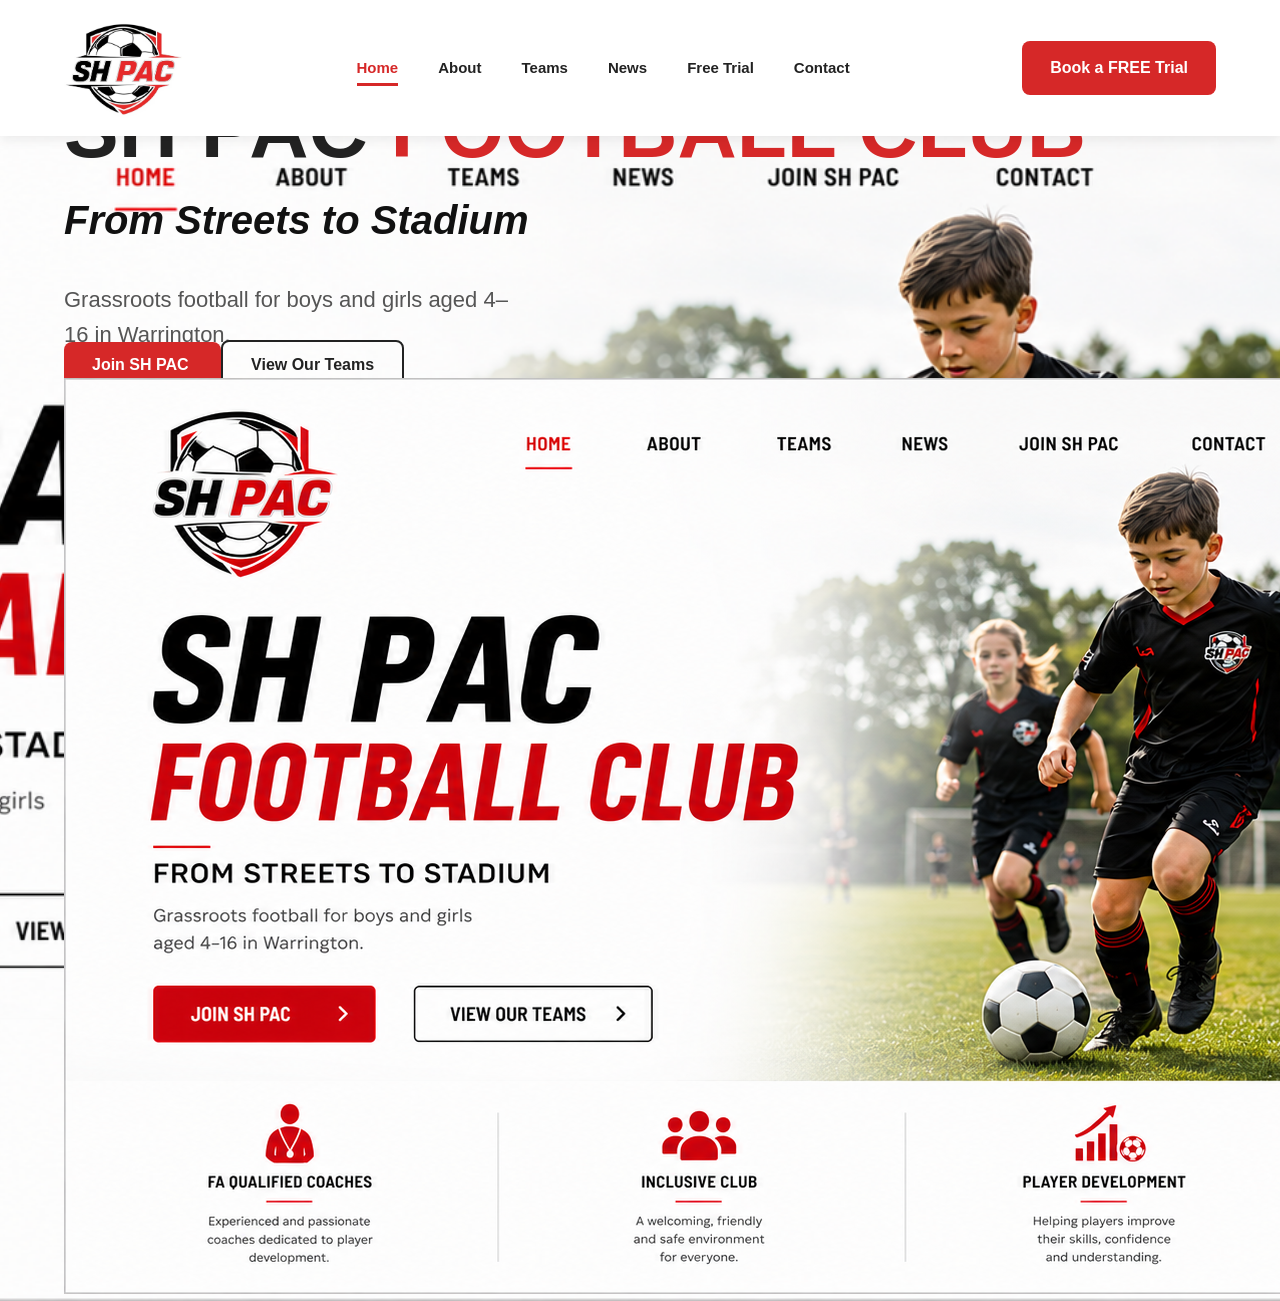
==== commit ee99df7d: "Update hero section in index.html Refactor hero section layout and improve HTML structure." ====
--- a/index.html
+++ b/index.html
@@ -57,31 +57,43 @@
 
 <section class="hero">
 
-<div class="hero-overlay">
+    <div class="container hero-grid">
 
-<div class="hero-content">
+        <div class="hero-left">
 
-<h1>SH PAC<br><span>Football Club</span></h1>
+            <h1>
+                SH PAC
+                <span>Football Club</span>
+            </h1>
 
-<h2>From Streets to Stadium</h2>
+            <h2>From Streets to Stadium</h2>
 
-<p>
+            <p>
+                Grassroots football for boys and girls aged 4–16 in Warrington.
+            </p>
 
-Grassroots football for boys and girls aged 4–16 in Warrington.
+            <div class="hero-buttons">
 
-</p>
+                <a href="trial.html" class="btn">
+                    Join SH PAC
+                </a>
 
-<div class="buttons">
+                <a href="#" class="btn-outline">
+                    View Our Teams
+                </a>
 
-<a href="trial.html" class="btn">Join SH PAC</a>
+            </div>
 
-<a href="#" class="btn-outline">View Our Teams</a>
+        </div>
 
-</div>
+        <div class="hero-right">
 
-</div>
+            <img src="images/hero-banner.jpg"
+                 alt="SH PAC Football Club">
 
-</div>
+        </div>
+
+    </div>
 
 </section>
 
--- a/css/style.css
+++ b/css/style.css
@@ -1,7 +1,7 @@
-/* ===========================================
-   SH PAC FOOTBALL CLUB
-   STYLE SHEET
-=========================================== */
+/* ==========================================
+   SH PAC Football Club
+   Homepage Styles
+========================================== */
 
 *{
     margin:0;
@@ -14,456 +14,385 @@
 }
 
 body{
-    font-family:Arial, Helvetica, sans-serif;
+    font-family:'Inter',sans-serif;
     background:#ffffff;
     color:#222;
     line-height:1.6;
 }
 
-/* ===========================================
-   NAVIGATION
-=========================================== */
-
-nav{
-
+/* Container */
+
+.container{
+    width:90%;
+    max-width:1300px;
+    margin:auto;
+}
+
+/* ===========================
+   HEADER
+=========================== */
+
+header{
     position:fixed;
-
     top:0;
-
+    left:0;
     width:100%;
+    background:#fff;
+    z-index:999;
+    box-shadow:0 3px 12px rgba(0,0,0,.08);
+}
+
+header .container{
 
     display:flex;
-
+    align-items:center;
     justify-content:space-between;
 
+    padding:18px 0;
+
+}
+
+.logo img{
+
+    width:120px;
+    display:block;
+
+}
+
+/* Navigation */
+
+nav ul{
+
+    display:flex;
+    list-style:none;
+    gap:40px;
+
+}
+
+nav a{
+
+    text-decoration:none;
+    color:#222;
+    font-weight:600;
+    font-size:15px;
+    transition:.3s;
+
+}
+
+nav a:hover{
+
+    color:#d62828;
+
+}
+
+nav a.active{
+
+    color:#d62828;
+    position:relative;
+
+}
+
+nav a.active::after{
+
+    content:"";
+    position:absolute;
+    bottom:-10px;
+    left:0;
+
+    width:100%;
+    height:3px;
+    background:#d62828;
+
+}
+
+/* Buttons */
+
+.btn{
+
+    background:#d62828;
+    color:#fff;
+    text-decoration:none;
+
+    padding:14px 28px;
+    border-radius:8px;
+
+    font-weight:600;
+
+    transition:.3s;
+
+}
+
+.btn:hover{
+
+    background:#b51d1d;
+
+}
+
+.btn-outline{
+
+    border:2px solid #222;
+    color:#222;
+
+    text-decoration:none;
+
+    padding:14px 28px;
+
+    border-radius:8px;
+
+    font-weight:600;
+
+    transition:.3s;
+
+}
+
+.btn-outline:hover{
+
+    background:#222;
+    color:white;
+
+}
+
+/* ===========================
+ HERO
+=========================== */
+
+.hero{
+
+    margin-top:90px;
+
+    min-height:720px;
+
+    background:url("../images/hero-banner.jpg") center center/cover no-repeat;
+
+    display:flex;
     align-items:center;
 
-    padding:20px 8%;
-
-    background:rgba(0,0,0,.88);
-
-    backdrop-filter:blur(8px);
-
-    z-index:999;
-
-}
-
-.logo{
-
-    height:70px;
-
-}
-
-nav ul{
-
-    display:flex;
-
-    list-style:none;
-
-    gap:40px;
-
-}
-
-nav a{
-
-    color:white;
-
-    text-decoration:none;
-
-    font-weight:bold;
-
-    transition:.3s;
-
-}
-
-nav a:hover{
-
-    color:#d71920;
-
-}
-
-/* ===========================================
-   BUTTONS
-=========================================== */
-
-.btn{
-
-    background:#d71920;
-
-    color:white;
-
-    padding:15px 30px;
-
-    border-radius:6px;
-
-    text-decoration:none;
-
-    font-weight:bold;
-
-    transition:.3s;
-
-}
-
-.btn:hover{
-
-    background:black;
-
-}
-
-/* ===========================================
-   HERO
-=========================================== */
-
-.hero{
-
-    height:100vh;
-
-    display:flex;
-
-    align-items:center;
-
-    padding-left:8%;
-
-    position:relative;
-
-    background:url("../images/hero-banner.jpg");
-
-    background-size:cover;
-
-    background-position:center;
-
-    background-repeat:no-repeat;
-
-}
-
-.hero::before{
-
-    content:"";
-
-    position:absolute;
-
-    inset:0;
+}
+
+.hero-overlay{
+
+    width:100%;
 
     background:linear-gradient(
         90deg,
-        rgba(0,0,0,.92) 0%,
-        rgba(0,0,0,.80) 35%,
-        rgba(0,0,0,.35) 60%,
-        rgba(0,0,0,0) 100%
+        rgba(255,255,255,.95) 0%,
+        rgba(255,255,255,.88) 40%,
+        rgba(255,255,255,0) 75%
     );
 
 }
 
 .hero-content{
 
-    position:relative;
-
-    z-index:2;
-
-    max-width:620px;
+    max-width:560px;
+
+    padding:120px 0;
+
+    margin-left:7%;
 
 }
 
 .hero h1{
 
-    font-size:78px;
+    font-family:'Oswald',sans-serif;
+
+    font-size:82px;
 
     line-height:.95;
 
-    color:white;
-
     text-transform:uppercase;
 
-    margin-bottom:20px;
-
 }
 
 .hero h1 span{
 
-    display:block;
-
-    color:#d71920;
-
-}
-
-.tagline{
-
-    font-size:34px;
-
-    color:white;
+    color:#d62828;
+
+}
+
+.hero h2{
+
+    margin-top:20px;
+
+    font-family:'Oswald',sans-serif;
+
+    font-size:40px;
 
     font-style:italic;
 
-    margin-bottom:25px;
-
-}
-
-.intro{
+    color:#111;
+
+}
+
+.hero p{
+
+    margin-top:30px;
 
     font-size:22px;
 
-    color:#efefef;
-
-    line-height:1.8;
-
-    margin-bottom:35px;
-
-}
-
-.hero-buttons{
+    color:#555;
+
+    max-width:460px;
+
+}
+
+.buttons{
+
+    margin-top:40px;
 
     display:flex;
 
     gap:20px;
 
+}
+
+/* ===========================
+ MOBILE
+=========================== */
+
+@media(max-width:1024px){
+
+nav ul{
+
+    gap:22px;
+
+}
+
+.hero{
+
+    min-height:620px;
+
+}
+
+.hero h1{
+
+    font-size:64px;
+
+}
+
+.hero h2{
+
+    font-size:32px;
+
+}
+
+.hero p{
+
+    font-size:18px;
+
+}
+
+}
+
+@media(max-width:768px){
+
+header .container{
+
+    flex-direction:column;
+
+    gap:18px;
+
+}
+
+nav ul{
+
     flex-wrap:wrap;
 
-}
-
-.btn-primary{
-
-    background:#d71920;
-
-    color:white;
-
-    padding:18px 36px;
-
-    text-decoration:none;
-
-    border-radius:6px;
-
-    font-weight:bold;
-
-    transition:.3s;
-
-}
-
-.btn-primary:hover{
-
-    background:white;
-
-    color:black;
-
-}
-
-.btn-secondary{
-
-    border:2px solid white;
-
-    color:white;
-
-    padding:18px 36px;
-
-    text-decoration:none;
-
-    border-radius:6px;
-
-    font-weight:bold;
-
-    transition:.3s;
-
-}
-
-.btn-secondary:hover{
-
-    background:white;
-
-    color:black;
-
-}
-
-/* ===========================================
-   GENERAL SECTIONS
-=========================================== */
-
-section{
-
-    padding:90px 8%;
-
-}
-
-section h2{
+    justify-content:center;
+
+    gap:18px;
+
+}
+
+.logo img{
+
+    width:90px;
+
+}
+
+.hero{
+
+    background-position:right center;
+
+    margin-top:150px;
+
+}
+
+.hero-overlay{
+
+    background:rgba(255,255,255,.90);
+
+}
+
+.hero-content{
+
+    margin:auto;
+
+    width:90%;
+
+    padding:70px 0;
 
     text-align:center;
 
-    font-size:44px;
-
-    margin-bottom:20px;
-
-}
-
-section p{
+}
+
+.hero h1{
+
+    font-size:54px;
+
+}
+
+.hero h2{
+
+    font-size:28px;
+
+}
+
+.hero p{
 
     font-size:18px;
 
-}
-
-/* ===========================================
-   FEATURE CARDS
-=========================================== */
-
-.cards{
-
-    display:grid;
-
-    grid-template-columns:repeat(auto-fit,minmax(260px,1fr));
-
-    gap:30px;
-
-    margin-top:50px;
-
-}
-
-.card{
-
-    background:white;
-
-    border-radius:12px;
-
-    padding:35px;
-
-    box-shadow:0 10px 30px rgba(0,0,0,.08);
-
-    transition:.3s;
-
-}
-
-.card:hover{
-
-    transform:translateY(-8px);
-
-}
-
-.card h3{
-
-    margin-bottom:15px;
-
-    color:#d71920;
-
-}
-
-/* ===========================================
-   CTA
-=========================================== */
-
-.cta{
-
-    background:#111;
-
-    color:white;
-
+    margin:auto;
+    margin-top:25px;
+
+}
+
+.buttons{
+
+    flex-direction:column;
+
+    margin-top:35px;
+
+}
+
+.btn,
+.btn-outline{
+
+    width:100%;
     text-align:center;
 
 }
 
-.cta h2{
-
-    color:white;
-
-    margin-bottom:20px;
-
-}
-
-.cta .btn-primary{
-
-    display:inline-block;
-
-    margin-top:25px;
-
-}
-
-/* ===========================================
-   FOOTER
-=========================================== */
-
-footer{
-
-    background:black;
-
-    color:#bbb;
-
-    text-align:center;
-
-    padding:40px;
-
-    font-size:15px;
-
-}
-
-footer a{
-
-    color:#d71920;
-
-    text-decoration:none;
-
-}
-
-/* ===========================================
-   MOBILE
-=========================================== */
-
-@media(max-width:900px){
-
-.hero{
-
-padding:140px 30px 60px;
-
-height:auto;
-
-min-height:100vh;
-
-}
+}
+
+@media(max-width:480px){
 
 .hero h1{
 
-font-size:52px;
-
-}
-
-.tagline{
-
-font-size:26px;
-
-}
-
-.intro{
-
-font-size:18px;
-
-}
-
-.hero-buttons{
-
-flex-direction:column;
-
-align-items:flex-start;
-
-}
-
-nav{
-
-flex-direction:column;
-
-padding:15px;
-
-}
-
-nav ul{
-
-margin-top:20px;
-
-gap:20px;
-
-flex-wrap:wrap;
-
-justify-content:center;
-
-}
-
-.logo{
-
-height:60px;
-
-}
-
-}
+    font-size:42px;
+
+}
+
+.hero h2{
+
+    font-size:24px;
+
+}
+
+.hero p{
+
+    font-size:17px;
+
+}
+
+}
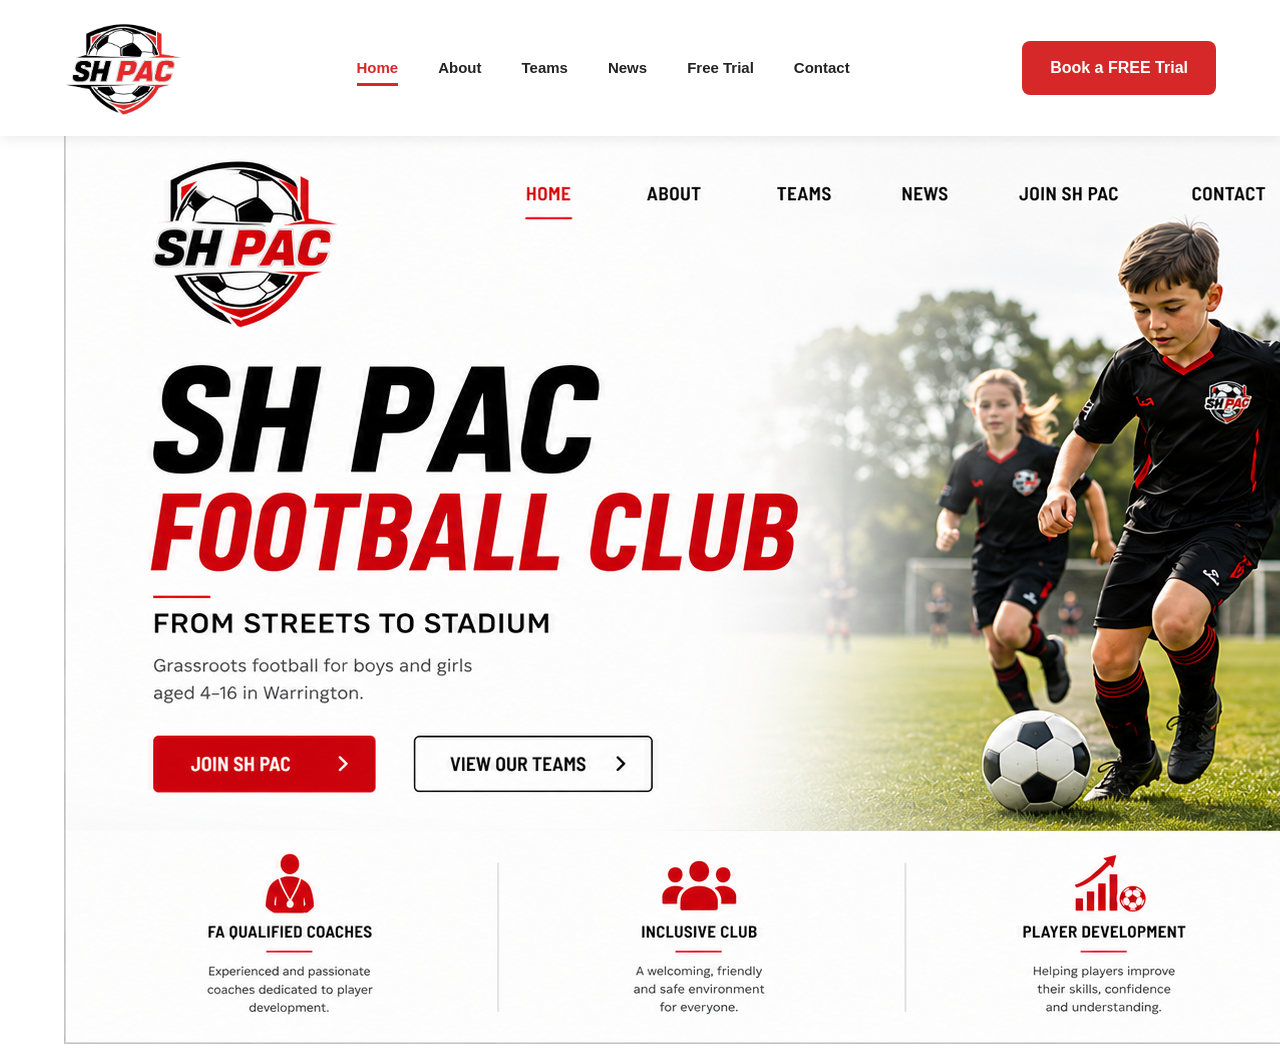
==== commit f41680e0: "Refactor index.html structure and content" ====
--- a/index.html
+++ b/index.html
@@ -1,102 +1,54 @@
 <!DOCTYPE html>
 <html lang="en">
-
 <head>
-
 <meta charset="UTF-8">
 <meta name="viewport" content="width=device-width, initial-scale=1.0">
-
 <title>SH PAC Football Club | From Streets to Stadium</title>
-
 <link rel="stylesheet" href="css/style.css">
-
 <link rel="preconnect" href="https://fonts.googleapis.com">
 <link rel="preconnect" href="https://fonts.gstatic.com" crossorigin>
-
 <link href="https://fonts.googleapis.com/css2?family=Oswald:wght@400;600;700&family=Inter:wght@300;400;500;600&display=swap" rel="stylesheet">
-
 </head>
-
 <body>
 
 <header>
-
-<div class="container">
-
-<a href="index.html" class="logo">
-
-<img src="images/logo.png" alt="SH PAC Football Club">
-
-</a>
-
-<nav>
-
-<ul>
-
-<li><a class="active" href="#">Home</a></li>
-
-<li><a href="#">About</a></li>
-
-<li><a href="#">Teams</a></li>
-
-<li><a href="#">News</a></li>
-
-<li><a href="trial.html">Free Trial</a></li>
-
-<li><a href="#">Contact</a></li>
-
-</ul>
-
-</nav>
-
-<a href="trial.html" class="btn">Book a FREE Trial</a>
-
-</div>
-
+  <div class="container">
+    <a href="index.html" class="logo">
+      <img src="images/logo.png" alt="SH PAC Football Club">
+    </a>
+    <nav>
+      <ul>
+        <li><a class="active" href="#">Home</a></li>
+        <li><a href="#">About</a></li>
+        <li><a href="#">Teams</a></li>
+        <li><a href="#">News</a></li>
+        <li><a href="trial.html">Free Trial</a></li>
+        <li><a href="#">Contact</a></li>
+      </ul>
+    </nav>
+    <a href="trial.html" class="btn">Book a FREE Trial</a>
+  </div>
 </header>
 
 <section class="hero">
-
-    <div class="container hero-grid">
-
-        <div class="hero-left">
-
-            <h1>
-                SH PAC
-                <span>Football Club</span>
-            </h1>
-
-            <h2>From Streets to Stadium</h2>
-
-            <p>
-                Grassroots football for boys and girls aged 4–16 in Warrington.
-            </p>
-
-            <div class="hero-buttons">
-
-                <a href="trial.html" class="btn">
-                    Join SH PAC
-                </a>
-
-                <a href="#" class="btn-outline">
-                    View Our Teams
-                </a>
-
-            </div>
-
-        </div>
-
-        <div class="hero-right">
-
-            <img src="images/hero-banner.jpg"
-                 alt="SH PAC Football Club">
-
-        </div>
-
+  <div class="container hero-grid">
+    <div class="hero-left">
+      <h1>
+        SH PAC
+        <span>Football Club</span>
+      </h1>
+      <h2>From Streets to Stadium</h2>
+      <p>Grassroots football for boys and girls aged 4–16 in Warrington.</p>
+      <div class="hero-buttons">
+        <a href="trial.html" class="btn">Join SH PAC</a>
+        <a href="#" class="btn-outline">View Our Teams</a>
+      </div>
     </div>
-
+    <div class="hero-right">
+      <img src="images/hero-banner.jpg" alt="SH PAC Football Club">
+    </div>
+  </div>
 </section>
 
 </body>
-
 </html>
--- a/css/style.css
+++ b/css/style.css
@@ -152,97 +152,53 @@
 
 }
 
-/* ===========================
- HERO
-=========================== */
-
-.hero{
-
-    margin-top:90px;
-
-    min-height:720px;
-
-    background:url("../images/hero-banner.jpg") center center/cover no-repeat;
-
-    display:flex;
-    align-items:center;
-
-}
-
-.hero-overlay{
-
-    width:100%;
-
-    background:linear-gradient(
-        90deg,
-        rgba(255,255,255,.95) 0%,
-        rgba(255,255,255,.88) 40%,
-        rgba(255,255,255,0) 75%
-    );
-
-}
-
-.hero-content{
-
-    max-width:560px;
-
-    padding:120px 0;
-
-    margin-left:7%;
-
-}
-
-.hero h1{
-
-    font-family:'Oswald',sans-serif;
-
-    font-size:82px;
-
-    line-height:.95;
-
-    text-transform:uppercase;
-
-}
-
-.hero h1 span{
-
-    color:#d62828;
-
-}
-
-.hero h2{
-
-    margin-top:20px;
-
-    font-family:'Oswald',sans-serif;
-
-    font-size:40px;
-
-    font-style:italic;
-
-    color:#111;
-
-}
-
-.hero p{
-
-    margin-top:30px;
-
-    font-size:22px;
-
-    color:#555;
-
-    max-width:460px;
-
-}
-
-.buttons{
-
-    margin-top:40px;
-
-    display:flex;
-
-    gap:20px;
+@media (max-width:900px){
+
+.hero-grid{
+
+grid-template-columns:1fr;
+
+}
+
+.hero-left{
+
+text-align:center;
+
+}
+
+.hero-left h1{
+
+font-size:60px;
+
+}
+
+.hero-left h2{
+
+font-size:32px;
+
+}
+
+.hero-left p{
+
+margin:auto;
+
+margin-top:20px;
+
+}
+
+.hero-buttons{
+
+justify-content:center;
+
+flex-wrap:wrap;
+
+}
+
+.hero-right{
+
+margin-top:40px;
+
+}
 
 }
 
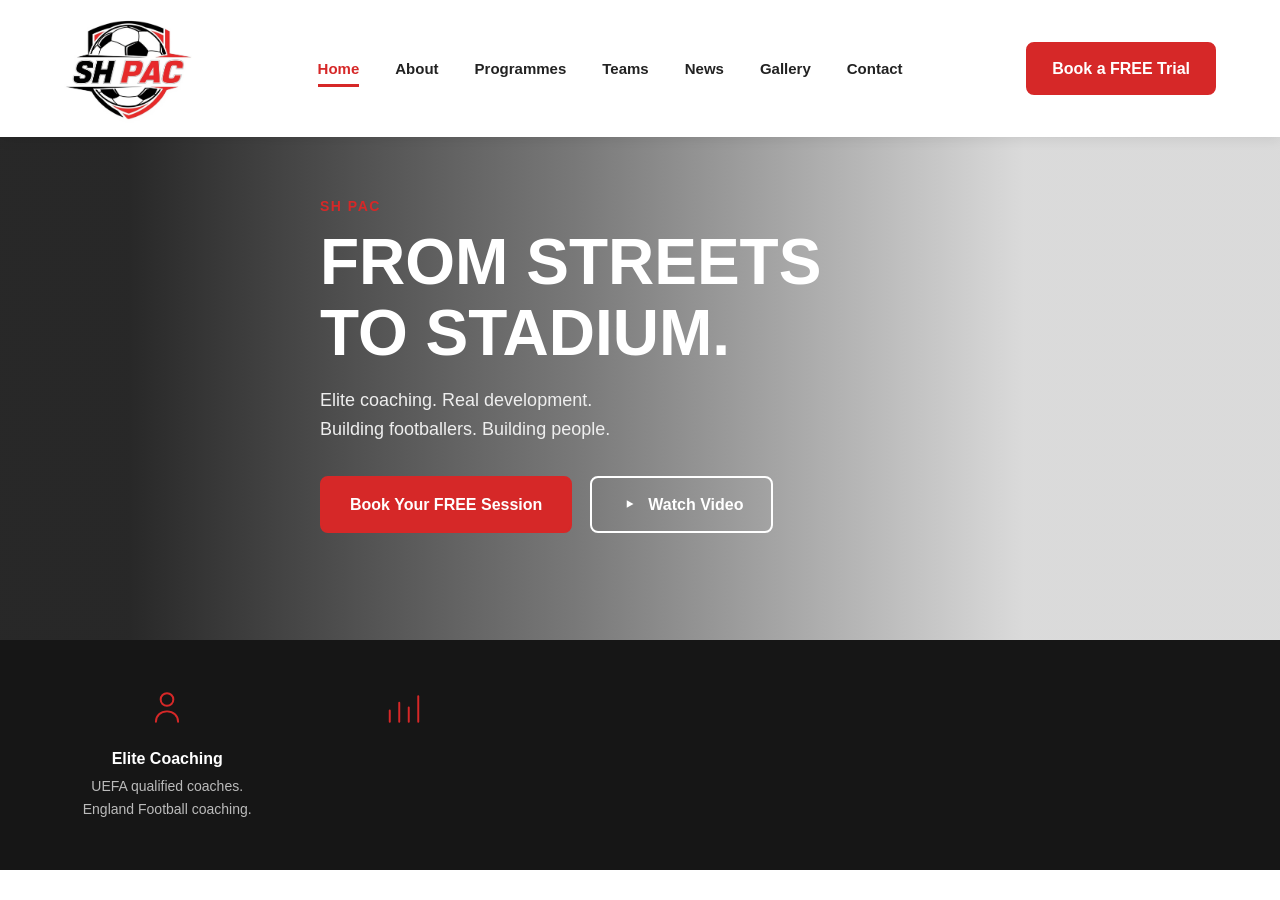
==== commit b3d52489: "Revise navigation and hero section layout Updated navigation links and hero section content." ====
--- a/index.html
+++ b/index.html
@@ -16,39 +16,58 @@
     <a href="index.html" class="logo">
       <img src="images/logo.png" alt="SH PAC Football Club">
     </a>
+
+    <button class="nav-toggle" aria-label="Toggle navigation" aria-expanded="false">
+      <span></span><span></span><span></span>
+    </button>
+
     <nav>
       <ul>
         <li><a class="active" href="#">Home</a></li>
         <li><a href="#">About</a></li>
+        <li><a href="#programmes">Programmes</a></li>
         <li><a href="#">Teams</a></li>
         <li><a href="#">News</a></li>
-        <li><a href="trial.html">Free Trial</a></li>
+        <li><a href="#">Gallery</a></li>
         <li><a href="#">Contact</a></li>
       </ul>
     </nav>
-    <a href="trial.html" class="btn">Book a FREE Trial</a>
+
+    <a href="trial.html" class="btn header-btn">Book a FREE Trial</a>
   </div>
 </header>
 
+<!-- ===========================
+     HERO
+=========================== -->
 <section class="hero">
-  <div class="container hero-grid">
-    <div class="hero-left">
-      <h1>
-        SH PAC
-        <span>Football Club</span>
-      </h1>
-      <h2>From Streets to Stadium</h2>
-      <p>Grassroots football for boys and girls aged 4–16 in Warrington.</p>
-      <div class="hero-buttons">
-        <a href="trial.html" class="btn">Join SH PAC</a>
-        <a href="#" class="btn-outline">View Our Teams</a>
-      </div>
-    </div>
-    <div class="hero-right">
-      <img src="images/hero-banner.jpg" alt="SH PAC Football Club">
+  <div class="hero-media">
+    <img src="images/hero-banner.jpg" alt="SH PAC players training under floodlights">
+    <div class="hero-scrim"></div>
+  </div>
+  <div class="container hero-content">
+    <p class="eyebrow">SH PAC</p>
+    <h1>From Streets<br>to Stadium.</h1>
+    <p class="hero-lede">Elite coaching. Real development.<br>Building footballers. Building people.</p>
+    <div class="hero-buttons">
+      <a href="trial.html" class="btn">Book Your FREE Session</a>
+      <a href="#" class="btn-outline btn-outline-light btn-with-icon">
+        <svg viewBox="0 0 24 24" aria-hidden="true"><polygon points="9,7 18,12 9,17" fill="currentColor"/></svg>
+        Watch Video
+      </a>
     </div>
   </div>
 </section>
 
-</body>
-</html>
+<!-- ===========================
+     FEATURE BAR
+=========================== -->
+<section class="trust-strip">
+  <div class="container trust-grid">
+    <div class="trust-item">
+      <svg viewBox="0 0 48 48" aria-hidden="true"><path d="M24 4a8 8 0 100 16 8 8 0 000-16zM10 40c0-8 6-13 14-13s14 5 14 13" fill="none" stroke="currentColor" stroke-width="2.5" stroke-linecap="round" stroke-linejoin="round"/></svg>
+      <h3>Elite Coaching</h3>
+      <p>UEFA qualified coaches. England Football coaching.</p>
+    </div>
+    <div class="trust-item">
+      <svg viewBox="0 0 48 48" aria-hidden="true"><path d="M6 40V26M18 40V16M30 40V22M42 40V8" stroke="currentColor" stroke-width="2.5" stroke-linecap="round"/></svg>
--- a/css/style.css
+++ b/css/style.css
@@ -2,36 +2,64 @@
    SH PAC Football Club
    Homepage Styles
 ========================================== */
-
+:root{
+    --red:#d62828;
+    --red-dark:#b51d1d;
+    --black:#161616;
+    --grey-light:#f6f6f6;
+    --grey-mid:#555;
+    --header-height:88px;
+}
 *{
     margin:0;
     padding:0;
     box-sizing:border-box;
 }
-
 html{
     scroll-behavior:smooth;
 }
-
 body{
     font-family:'Inter',sans-serif;
     background:#ffffff;
     color:#222;
     line-height:1.6;
 }
+h1,h2,h3{
+    font-family:'Oswald',sans-serif;
+    text-transform:uppercase;
+    line-height:1.1;
+}
+a{
+    color:inherit;
+}
+img{
+    max-width:100%;
+    display:block;
+}
 
 /* Container */
-
 .container{
     width:90%;
     max-width:1300px;
     margin:auto;
 }
 
+/* Eyebrow label used across sections */
+.eyebrow{
+    color:var(--red);
+    font-weight:600;
+    letter-spacing:1.5px;
+    text-transform:uppercase;
+    font-size:14px;
+    margin-bottom:10px;
+}
+.eyebrow-light{
+    color:var(--red);
+}
+
 /* ===========================
    HEADER
 =========================== */
-
 header{
     position:fixed;
     top:0;
@@ -41,314 +69,700 @@
     z-index:999;
     box-shadow:0 3px 12px rgba(0,0,0,.08);
 }
-
 header .container{
-
     display:flex;
     align-items:center;
     justify-content:space-between;
-
-    padding:18px 0;
-
-}
-
+    padding:14px 0;
+    gap:24px;
+}
 .logo img{
-
-    width:120px;
-    display:block;
-
+    width:130px;
 }
 
 /* Navigation */
-
 nav ul{
-
     display:flex;
     list-style:none;
-    gap:40px;
-
-}
-
+    gap:36px;
+}
 nav a{
-
     text-decoration:none;
     color:#222;
     font-weight:600;
     font-size:15px;
     transition:.3s;
-
-}
-
+}
 nav a:hover{
-
-    color:#d62828;
-
-}
-
+    color:var(--red);
+}
 nav a.active{
-
-    color:#d62828;
+    color:var(--red);
     position:relative;
-
-}
-
+}
 nav a.active::after{
-
     content:"";
     position:absolute;
     bottom:-10px;
     left:0;
-
     width:100%;
     height:3px;
-    background:#d62828;
-
+    background:var(--red);
+}
+
+/* Mobile nav toggle (hidden on desktop) */
+.nav-toggle{
+    display:none;
+    flex-direction:column;
+    justify-content:space-between;
+    width:26px;
+    height:18px;
+    background:none;
+    border:none;
+    cursor:pointer;
+    padding:0;
+    z-index:1001;
+}
+.nav-toggle span{
+    display:block;
+    height:2.5px;
+    width:100%;
+    background:#222;
+    transition:.3s;
 }
 
 /* Buttons */
-
 .btn{
-
-    background:#d62828;
+    background:var(--red);
     color:#fff;
     text-decoration:none;
-
     padding:14px 28px;
     border-radius:8px;
-
     font-weight:600;
-
     transition:.3s;
-
-}
-
+    display:inline-block;
+    border:2px solid var(--red);
+    text-align:center;
+}
 .btn:hover{
-
-    background:#b51d1d;
-
-}
-
+    background:var(--red-dark);
+    border-color:var(--red-dark);
+}
+.header-btn{
+    padding:12px 24px;
+    white-space:nowrap;
+}
+.btn-light{
+    background:#fff;
+    color:var(--red);
+    border-color:#fff;
+}
+.btn-light:hover{
+    background:#f2f2f2;
+    border-color:#f2f2f2;
+}
 .btn-outline{
-
     border:2px solid #222;
     color:#222;
-
     text-decoration:none;
-
     padding:14px 28px;
-
     border-radius:8px;
-
     font-weight:600;
-
     transition:.3s;
-
-}
-
+    display:inline-block;
+    text-align:center;
+}
 .btn-outline:hover{
-
     background:#222;
     color:white;
-
+}
+.btn-outline-light{
+    border-color:#fff;
+    color:#fff;
+}
+.btn-outline-light:hover{
+    background:#fff;
+    color:var(--black);
+}
+.btn-dark{
+    background:var(--black);
+    color:#fff;
+    text-decoration:none;
+    padding:14px 28px;
+    border-radius:8px;
+    font-weight:600;
+    display:inline-block;
+    border:2px solid var(--black);
+    transition:.3s;
+}
+.btn-dark:hover{
+    background:#000;
+}
+
+/* ===========================
+   HERO
+=========================== */
+.hero{
+    position:relative;
+    min-height:640px;
+    display:flex;
+    align-items:center;
+    overflow:hidden;
+    padding-top:var(--header-height);
+}
+.hero-media{
+    position:absolute;
+    inset:0;
+    z-index:0;
+}
+.hero-media img{
+    width:100%;
+    height:100%;
+    object-fit:cover;
+    object-position:center 30%;
+}
+.hero-scrim{
+    position:absolute;
+    inset:0;
+    background:linear-gradient(90deg, rgba(10,10,10,.88) 10%, rgba(10,10,10,.55) 45%, rgba(10,10,10,.15) 80%);
+}
+.hero-content{
+    position:relative;
+    z-index:1;
+    color:#fff;
+    padding:60px 0;
+    max-width:640px;
+}
+.hero-content h1{
+    font-size:64px;
+    margin-bottom:18px;
+}
+.hero-lede{
+    font-size:18px;
+    max-width:440px;
+    margin-bottom:10px;
+    color:#eee;
+}
+.hero-buttons{
+    display:flex;
+    gap:18px;
+    margin-top:32px;
+    flex-wrap:wrap;
+}
+.btn-with-icon{
+    display:inline-flex;
+    align-items:center;
+    gap:10px;
+}
+.btn-with-icon svg{
+    width:18px;
+    height:18px;
+}
+
+/* ===========================
+   TRUST STRIP
+=========================== */
+.trust-strip{
+    background:var(--black);
+    color:#fff;
+    padding:50px 0;
+}
+.trust-grid{
+    display:grid;
+    grid-template-columns:repeat(5,1fr);
+    gap:30px;
+}
+.trust-item{
+    text-align:center;
+}
+.trust-item svg{
+    width:38px;
+    height:38px;
+    color:var(--red);
+    margin-bottom:14px;
+}
+.trust-item h3{
+    font-size:16px;
+    margin-bottom:8px;
+    text-transform:none;
+    font-family:'Inter',sans-serif;
+    font-weight:600;
+}
+.trust-item p{
+    font-size:14px;
+    color:#bbb;
+}
+
+/* ===========================
+   ABOUT / MOVEMENT
+=========================== */
+.about{
+    padding:100px 0;
+    background:var(--grey-light);
+}
+.about-grid{
+    display:grid;
+    grid-template-columns:1fr 1fr;
+    gap:70px;
+    align-items:center;
+}
+.about-text h2{
+    font-size:38px;
+    margin-bottom:22px;
+}
+.about-text h2 span{
+    color:var(--red);
+}
+.about-text p{
+    margin-bottom:18px;
+    color:#444;
+    max-width:480px;
+}
+.about-media{
+    position:relative;
+}
+.about-media::before{
+    content:"";
+    position:absolute;
+    top:-20px;
+    right:-20px;
+    width:70%;
+    height:70%;
+    background:var(--red);
+    z-index:0;
+    border-radius:4px;
+}
+.about-media img{
+    position:relative;
+    z-index:1;
+    border-radius:4px;
+    width:100%;
+}
+
+/* ===========================
+   PROGRAMMES
+=========================== */
+.programmes{
+    background:var(--black);
+    color:#fff;
+    padding:100px 0;
+}
+.section-heading{
+    text-align:center;
+    margin-bottom:50px;
+}
+.section-heading h2{
+    font-size:36px;
+}
+.programmes-grid{
+    display:grid;
+    grid-template-columns:repeat(3,1fr);
+    gap:22px;
+}
+.programme-card{
+    position:relative;
+    display:block;
+    text-decoration:none;
+    color:#fff;
+    border-radius:6px;
+    overflow:hidden;
+    aspect-ratio:3/4;
+}
+.programme-card img{
+    width:100%;
+    height:100%;
+    object-fit:cover;
+    transition:transform .4s ease;
+}
+.programme-card:hover img{
+    transform:scale(1.06);
+}
+.programme-label{
+    position:absolute;
+    left:0;
+    right:0;
+    bottom:0;
+    padding:20px 16px;
+    background:linear-gradient(0deg, rgba(0,0,0,.85) 20%, rgba(0,0,0,0) 100%);
+}
+.programme-label h3{
+    font-size:16px;
+    margin-bottom:4px;
+}
+.programme-label p{
+    font-size:13px;
+    color:#ddd;
+}
+.programmes-cta{
+    text-align:center;
+    margin-top:50px;
+}
+.programme-card-noimg{
+    display:flex;
+    flex-direction:column;
+    align-items:center;
+    justify-content:center;
+    background:linear-gradient(135deg, #232323 0%, #161616 100%);
+    border:1px solid #2e2e2e;
+    text-align:center;
+    padding:24px;
+}
+.programme-card-noimg svg{
+    width:44px;
+    height:44px;
+    color:var(--red);
+    margin-bottom:18px;
+}
+.programme-card-noimg .programme-label{
+    position:static;
+    background:none;
+    padding:0;
+}
+
+/* ===========================
+   PASSPORT
+=========================== */
+.passport{
+    background:var(--grey-light);
+    padding:100px 0;
+}
+.passport-grid{
+    display:grid;
+    grid-template-columns:1fr 1fr;
+    gap:70px;
+    align-items:center;
+}
+.passport-text h2{
+    font-size:36px;
+    margin-bottom:20px;
+}
+.passport-text h2 span{
+    color:var(--red);
+}
+.passport-text p{
+    color:#444;
+    max-width:460px;
+    margin-bottom:28px;
+}
+.passport-media{
+    position:relative;
+    padding:20px 60px 60px 0;
+}
+.passport-book-img{
+    width:100%;
+    border-radius:10px;
+    box-shadow:0 25px 50px rgba(0,0,0,.2);
+}
+.passport-phone-img{
+    position:absolute;
+    bottom:0;
+    right:0;
+    width:42%;
+    border-radius:16px;
+    box-shadow:0 20px 40px rgba(0,0,0,.3);
+    border:4px solid #fff;
+}
+
+/* ===========================
+   LATEST NEWS
+=========================== */
+.news{
+    padding:100px 0;
+    background:#fff;
+}
+.news .section-heading h2 span{
+    color:var(--red);
+}
+.news-grid{
+    display:grid;
+    grid-template-columns:repeat(4,1fr);
+    gap:26px;
+    margin-bottom:50px;
+}
+.news-card{
+    text-decoration:none;
+    color:#222;
+    display:block;
+}
+.news-thumb{
+    aspect-ratio:4/3;
+    border-radius:8px;
+    margin-bottom:16px;
+    overflow:hidden;
+    background:var(--black);
+}
+.news-thumb img{
+    width:100%;
+    height:100%;
+    object-fit:cover;
+    transition:transform .4s ease;
+}
+.news-card:hover .news-thumb img{
+    transform:scale(1.06);
+}
+.news-card h3{
+    font-size:16px;
+    text-transform:none;
+    font-family:'Inter',sans-serif;
+    font-weight:600;
+    line-height:1.4;
+}
+
+/* ===========================
+   CTA BANNER
+=========================== */
+.cta-banner{
+    background:var(--red);
+    color:#fff;
+    padding:50px 0;
+}
+.cta-grid{
+    display:flex;
+    align-items:center;
+    justify-content:space-between;
+    gap:24px;
+    flex-wrap:wrap;
+}
+.cta-grid h2{
+    font-size:28px;
+    margin-bottom:6px;
+}
+.cta-grid p{
+    font-size:16px;
+    margin:0;
+    color:#ffe3e3;
+}
+
+/* ===========================
+   FOOTER
+=========================== */
+footer{
+    background:var(--black);
+    color:#ccc;
+    padding:70px 0 0;
+}
+.footer-grid{
+    display:grid;
+    grid-template-columns:1.4fr 1fr 1fr 1fr;
+    gap:40px;
+    padding-bottom:50px;
+}
+.footer-social{
+    display:flex;
+    gap:18px;
+    margin-top:18px;
+}
+.footer-social a{
+    font-size:13px;
+    font-weight:600;
+    text-decoration:none;
+    color:#ccc;
+    transition:.2s;
+}
+.footer-social a:hover{
+    color:var(--red);
+}
+.footer-logo{
+    width:110px;
+    margin-bottom:18px;
+}
+.footer-brand p{
+    font-size:14px;
+    color:#999;
+}
+.footer-col h4{
+    color:#fff;
+    font-family:'Oswald',sans-serif;
+    text-transform:uppercase;
+    font-size:16px;
+    margin-bottom:18px;
+    letter-spacing:.5px;
+}
+.footer-col ul{
+    list-style:none;
+}
+.footer-col li{
+    margin-bottom:12px;
+    font-size:14px;
+}
+.footer-col a{
+    text-decoration:none;
+    color:#ccc;
+    transition:.2s;
+}
+.footer-col a:hover{
+    color:var(--red);
+}
+.footer-bottom{
+    border-top:1px solid #2a2a2a;
+    padding:22px 0;
+    font-size:13px;
+    color:#777;
+}
+
+/* ===========================
+   RESPONSIVE
+=========================== */
+@media (max-width:1024px){
+    .hero-content h1{
+        font-size:52px;
+    }
+    .news-grid{
+        grid-template-columns:repeat(2,1fr);
+    }
+    .footer-grid{
+        grid-template-columns:1fr 1fr;
+    }
 }
 
 @media (max-width:900px){
-
-.hero-grid{
-
-grid-template-columns:1fr;
-
-}
-
-.hero-left{
-
-text-align:center;
-
-}
-
-.hero-left h1{
-
-font-size:60px;
-
-}
-
-.hero-left h2{
-
-font-size:32px;
-
-}
-
-.hero-left p{
-
-margin:auto;
-
-margin-top:20px;
-
-}
-
-.hero-buttons{
-
-justify-content:center;
-
-flex-wrap:wrap;
-
-}
-
-.hero-right{
-
-margin-top:40px;
-
-}
-
-}
-
-/* ===========================
- MOBILE
-=========================== */
-
-@media(max-width:1024px){
-
-nav ul{
-
-    gap:22px;
-
-}
-
-.hero{
-
-    min-height:620px;
-
-}
-
-.hero h1{
-
-    font-size:64px;
-
-}
-
-.hero h2{
-
-    font-size:32px;
-
-}
-
-.hero p{
-
-    font-size:18px;
-
-}
-
-}
-
-@media(max-width:768px){
-
-header .container{
-
-    flex-direction:column;
-
-    gap:18px;
-
-}
-
-nav ul{
-
-    flex-wrap:wrap;
-
-    justify-content:center;
-
-    gap:18px;
-
-}
-
-.logo img{
-
-    width:90px;
-
-}
-
-.hero{
-
-    background-position:right center;
-
-    margin-top:150px;
-
-}
-
-.hero-overlay{
-
-    background:rgba(255,255,255,.90);
-
-}
-
-.hero-content{
-
-    margin:auto;
-
-    width:90%;
-
-    padding:70px 0;
-
-    text-align:center;
-
-}
-
-.hero h1{
-
-    font-size:54px;
-
-}
-
-.hero h2{
-
-    font-size:28px;
-
-}
-
-.hero p{
-
-    font-size:18px;
-
-    margin:auto;
-    margin-top:25px;
-
-}
-
-.buttons{
-
-    flex-direction:column;
-
-    margin-top:35px;
-
-}
-
-.btn,
-.btn-outline{
-
-    width:100%;
-    text-align:center;
-
-}
-
-}
-
-@media(max-width:480px){
-
-.hero h1{
-
-    font-size:42px;
-
-}
-
-.hero h2{
-
-    font-size:24px;
-
-}
-
-.hero p{
-
-    font-size:17px;
-
-}
-
-}
+    .about-grid,
+    .passport-grid{
+        grid-template-columns:1fr;
+    }
+    .about-media{
+        order:-1;
+    }
+    .trust-grid{
+        grid-template-columns:repeat(2,1fr);
+        gap:30px;
+    }
+    .passport-media{
+        max-width:480px;
+        margin:0 auto;
+        padding:20px 40px 40px 0;
+    }
+}
+
+@media (max-width:768px){
+    :root{
+        --header-height:74px;
+    }
+    header .container{
+        padding:12px 0;
+    }
+    .logo img{
+        width:100px;
+    }
+    .nav-toggle{
+        display:flex;
+    }
+    .header-btn{
+        display:none;
+    }
+    nav{
+        position:fixed;
+        top:var(--header-height);
+        left:0;
+        width:100%;
+        background:#fff;
+        transform:translateY(-140%);
+        transition:transform .3s ease;
+        box-shadow:0 10px 20px rgba(0,0,0,.1);
+    }
+    nav.open{
+        transform:translateY(0);
+    }
+    nav ul{
+        flex-direction:column;
+        align-items:center;
+        gap:0;
+        padding:10px 0;
+    }
+    nav ul li{
+        width:100%;
+        text-align:center;
+    }
+    nav ul li a{
+        display:block;
+        padding:16px 0;
+    }
+    nav a.active::after{
+        display:none;
+    }
+
+    .hero{
+        min-height:560px;
+    }
+    .hero-media img{
+        object-position:75% center;
+    }
+    .hero-scrim{
+        background:linear-gradient(0deg, rgba(10,10,10,.92) 30%, rgba(10,10,10,.55) 70%, rgba(10,10,10,.25) 100%);
+    }
+    .hero-content h1{
+        font-size:40px;
+    }
+    .hero-lede{
+        font-size:16px;
+    }
+    .hero-buttons{
+        flex-direction:column;
+        gap:14px;
+    }
+    .hero-buttons .btn,
+    .hero-buttons .btn-outline{
+        width:100%;
+    }
+
+    .about{
+        padding:70px 0;
+    }
+    .about-text h2{
+        font-size:30px;
+    }
+
+    .programmes{
+        padding:70px 0;
+    }
+    .programmes-grid{
+        grid-template-columns:repeat(2,1fr);
+    }
+
+    .passport{
+        padding:70px 0;
+    }
+    .passport-text h2{
+        font-size:28px;
+    }
+    .passport-media{
+        padding:15px 30px 30px 0;
+    }
+
+    .news{
+        padding:70px 0;
+    }
+    .news-grid{
+        grid-template-columns:1fr;
+    }
+
+    .cta-grid{
+        flex-direction:column;
+        text-align:center;
+    }
+
+    .footer-grid{
+        grid-template-columns:1fr;
+        text-align:center;
+        gap:36px;
+    }
+    .footer-logo{
+        margin-left:auto;
+        margin-right:auto;
+    }
+    .footer-social{
+        justify-content:center;
+    }
+}
+
+@media (max-width:480px){
+    .hero-content h1{
+        font-size:34px;
+    }
+    .programmes-grid{
+        grid-template-columns:1fr;
+    }
+    .trust-grid{
+        grid-template-columns:1fr;
+    }
+}
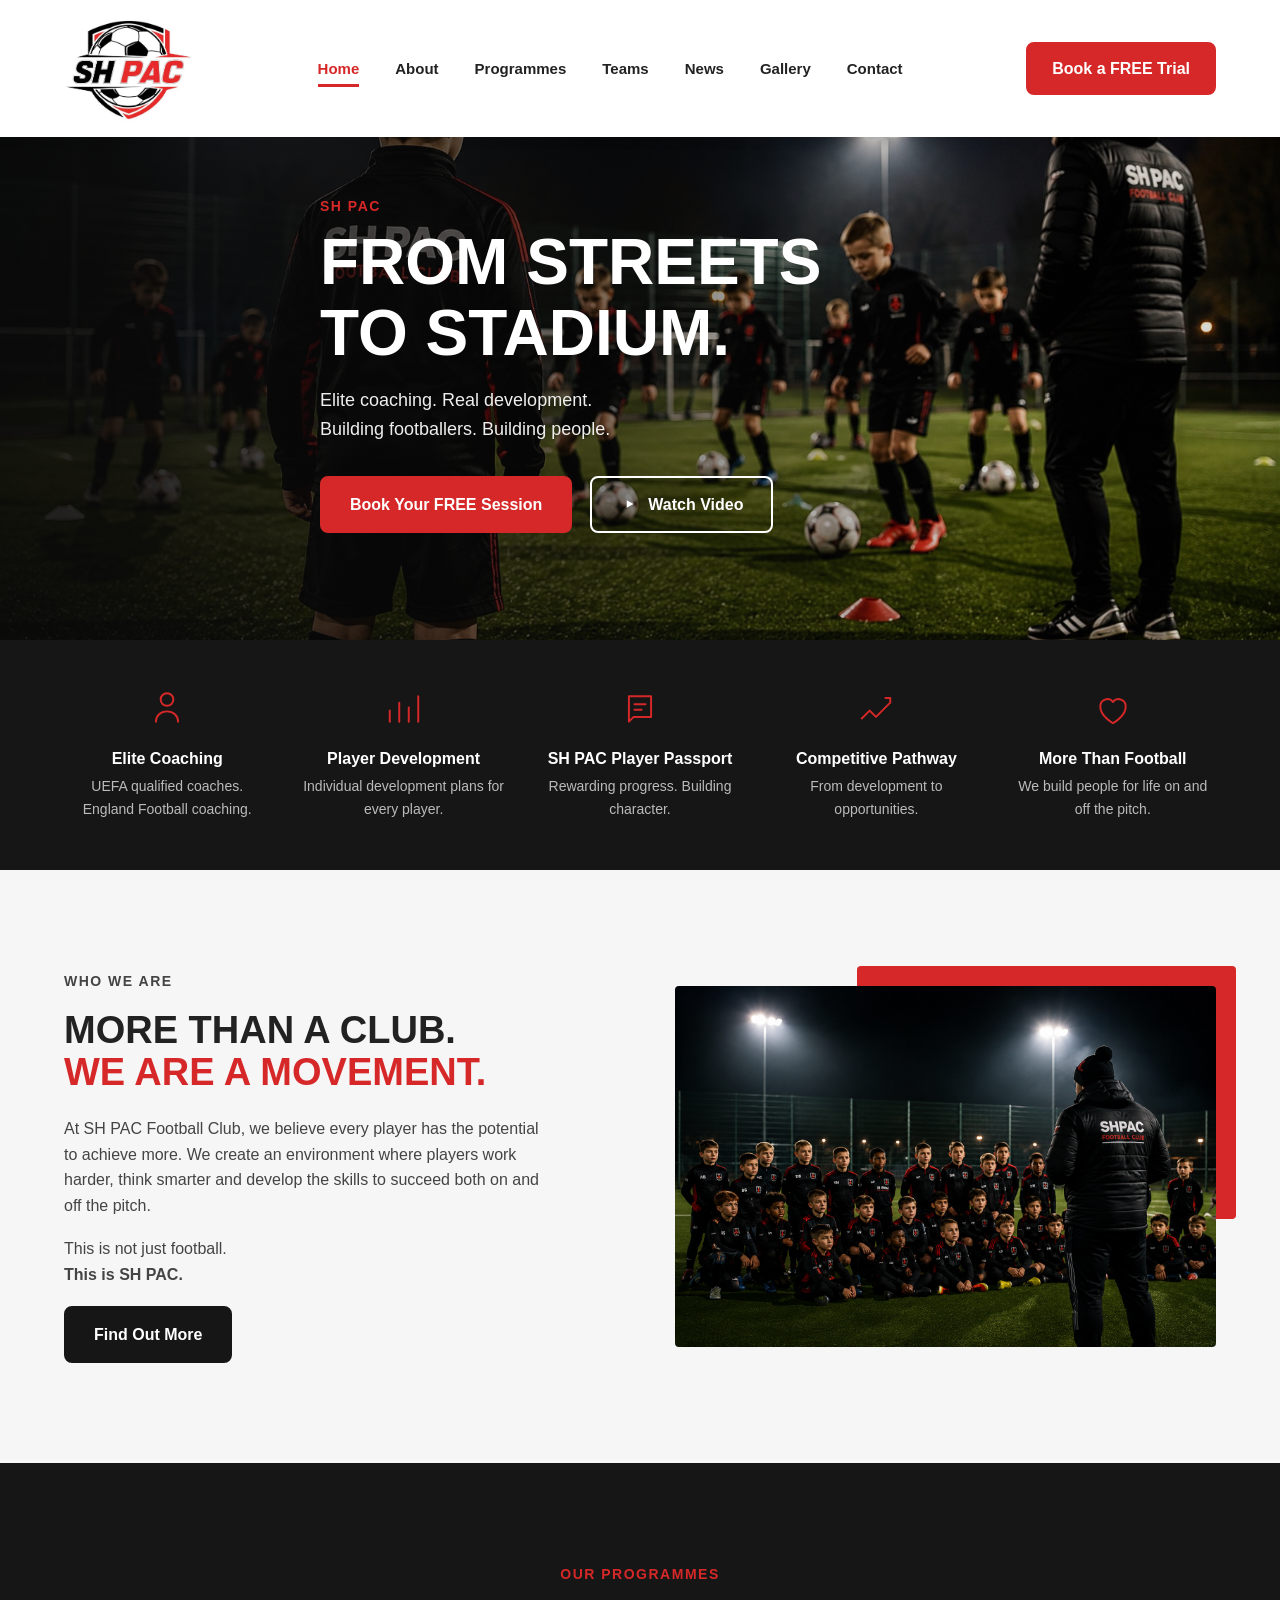
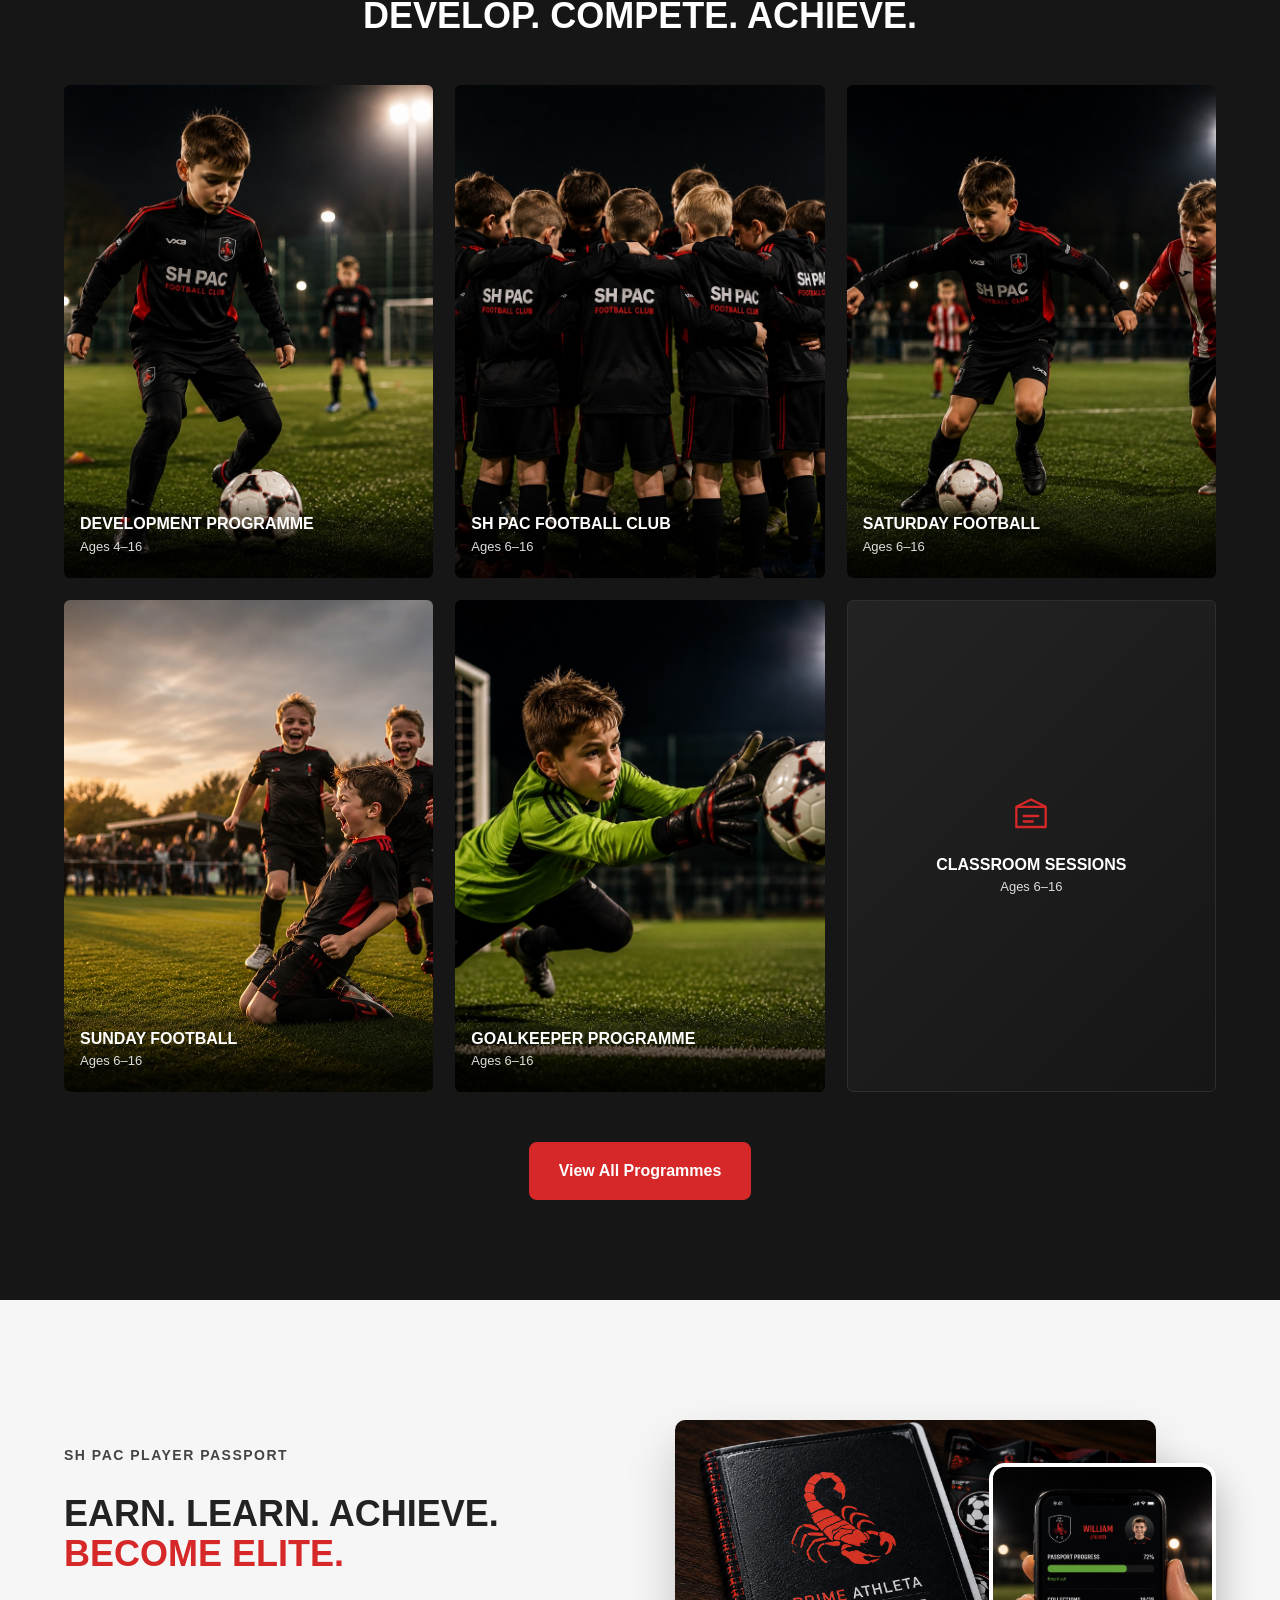
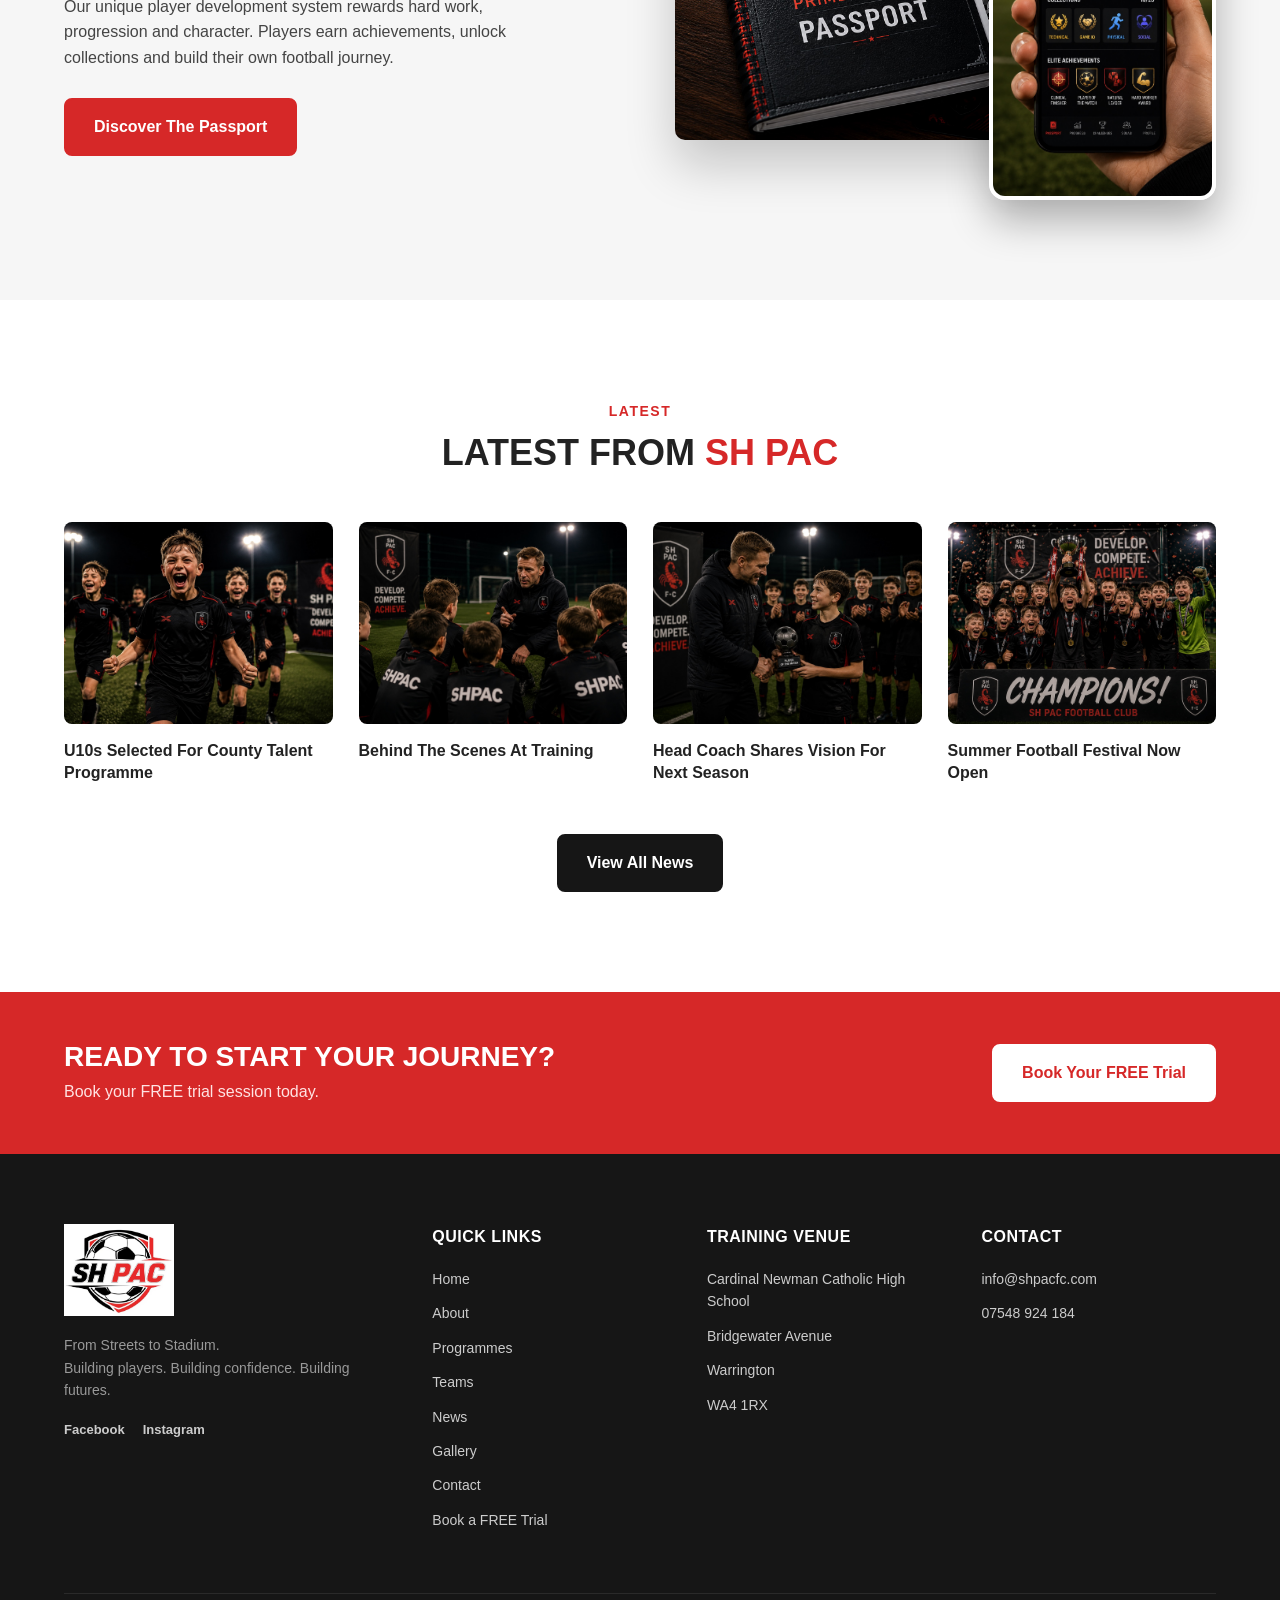
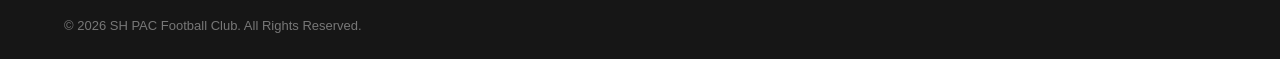
==== commit 725f9700: "Add player development and programme sections" ====
--- a/index.html
+++ b/index.html
@@ -71,3 +71,230 @@
     </div>
     <div class="trust-item">
       <svg viewBox="0 0 48 48" aria-hidden="true"><path d="M6 40V26M18 40V16M30 40V22M42 40V8" stroke="currentColor" stroke-width="2.5" stroke-linecap="round"/></svg>
+      <h3>Player Development</h3>
+      <p>Individual development plans for every player.</p>
+    </div>
+    <div class="trust-item">
+      <svg viewBox="0 0 48 48" aria-hidden="true"><path d="M10 8h28v26H16l-6 6V8z" fill="none" stroke="currentColor" stroke-width="2.5" stroke-linejoin="round"/><path d="M17 18h14M17 25h9" stroke="currentColor" stroke-width="2.5" stroke-linecap="round"/></svg>
+      <h3>SH PAC Player Passport</h3>
+      <p>Rewarding progress. Building character.</p>
+    </div>
+    <div class="trust-item">
+      <svg viewBox="0 0 48 48" aria-hidden="true"><path d="M6 36l10-10 8 8 18-18M42 16v-6h-6" stroke="currentColor" stroke-width="2.5" stroke-linecap="round" stroke-linejoin="round" fill="none"/></svg>
+      <h3>Competitive Pathway</h3>
+      <p>From development to opportunities.</p>
+    </div>
+    <div class="trust-item">
+      <svg viewBox="0 0 48 48" aria-hidden="true"><path d="M24 42s-16-9-16-21a9 9 0 0116-6 9 9 0 0116 6c0 12-16 21-16 21z" fill="none" stroke="currentColor" stroke-width="2.5" stroke-linejoin="round"/></svg>
+      <h3>More Than Football</h3>
+      <p>We build people for life on and off the pitch.</p>
+    </div>
+  </div>
+</section>
+
+<!-- ===========================
+     ABOUT / MOVEMENT
+=========================== -->
+<section class="about">
+  <div class="container about-grid">
+    <div class="about-text">
+      <p class="eyebrow">Who We Are</p>
+      <h2>More than a club.<br><span>We are a movement.</span></h2>
+      <p>At SH PAC Football Club, we believe every player has the potential to achieve more. We create an environment where players work harder, think smarter and develop the skills to succeed both on and off the pitch.</p>
+      <p>This is not just football.<br><strong>This is SH PAC.</strong></p>
+      <a href="#" class="btn-dark">Find Out More</a>
+    </div>
+    <div class="about-media">
+      <img src="images/team-photo.jpg" alt="SH PAC squad with coach after a training session">
+    </div>
+  </div>
+</section>
+
+<!-- ===========================
+     PROGRAMMES
+=========================== -->
+<section class="programmes" id="programmes">
+  <div class="container">
+    <div class="section-heading">
+      <p class="eyebrow eyebrow-light">Our Programmes</p>
+      <h2>Develop. Compete. Achieve.</h2>
+    </div>
+
+    <div class="programmes-grid">
+      <a href="#" class="programme-card">
+        <img src="images/programme-development.jpg" alt="Development Programme training session">
+        <div class="programme-label">
+          <h3>Development Programme</h3>
+          <p>Ages 4&ndash;16</p>
+        </div>
+      </a>
+      <a href="#" class="programme-card">
+        <img src="images/programme-shpacfc.jpg" alt="SH PAC Football Club team photo">
+        <div class="programme-label">
+          <h3>SH PAC Football Club</h3>
+          <p>Ages 6&ndash;16</p>
+        </div>
+      </a>
+      <a href="#" class="programme-card">
+        <img src="images/programme-saturday.jpg" alt="Saturday Football session">
+        <div class="programme-label">
+          <h3>Saturday Football</h3>
+          <p>Ages 6&ndash;16</p>
+        </div>
+      </a>
+      <a href="#" class="programme-card">
+        <img src="images/programme-sunday.jpg" alt="Sunday Football session">
+        <div class="programme-label">
+          <h3>Sunday Football</h3>
+          <p>Ages 6&ndash;16</p>
+        </div>
+      </a>
+      <a href="#" class="programme-card">
+        <img src="images/programme-goalkeeper.jpg" alt="Goalkeeper Programme training">
+        <div class="programme-label">
+          <h3>Goalkeeper Programme</h3>
+          <p>Ages 6&ndash;16</p>
+        </div>
+      </a>
+      <a href="#" class="programme-card programme-card-noimg">
+        <svg viewBox="0 0 48 48" aria-hidden="true"><path d="M8 14h32v22H8z" fill="none" stroke="currentColor" stroke-width="2.5" stroke-linejoin="round"/><path d="M8 14l16-8 16 8" fill="none" stroke="currentColor" stroke-width="2.5" stroke-linejoin="round"/><path d="M16 24h16M16 30h10" stroke="currentColor" stroke-width="2.5" stroke-linecap="round"/></svg>
+        <div class="programme-label">
+          <h3>Classroom Sessions</h3>
+          <p>Ages 6&ndash;16</p>
+        </div>
+      </a>
+    </div>
+
+    <div class="programmes-cta">
+      <a href="#" class="btn">View All Programmes</a>
+    </div>
+  </div>
+</section>
+
+<!-- ===========================
+     PASSPORT
+=========================== -->
+<section class="passport">
+  <div class="container passport-grid">
+    <div class="passport-text">
+      <p class="eyebrow eyebrow-light">SH PAC Player Passport</p>
+      <h2>Earn. Learn. Achieve.<br><span>Become Elite.</span></h2>
+      <p>Our unique player development system rewards hard work, progression and character. Players earn achievements, unlock collections and build their own football journey.</p>
+      <a href="#" class="btn">Discover The Passport</a>
+    </div>
+
+    <div class="passport-media">
+      <img src="images/passport-book.jpg" alt="SH PAC Player Passport book" class="passport-book-img">
+      <img src="images/passport-phone.jpg" alt="SH PAC Player Passport app on a phone" class="passport-phone-img">
+    </div>
+  </div>
+</section>
+
+<!-- ===========================
+     LATEST NEWS
+=========================== -->
+<section class="news">
+  <div class="container">
+    <div class="section-heading">
+      <p class="eyebrow">Latest</p>
+      <h2>Latest From <span>SH PAC</span></h2>
+    </div>
+
+    <div class="news-grid">
+      <a href="#" class="news-card">
+        <div class="news-thumb"><img src="images/news-1.jpg" alt="SH PAC players celebrating together"></div>
+        <h3>U10s Selected For County Talent Programme</h3>
+      </a>
+      <a href="#" class="news-card">
+        <div class="news-thumb"><img src="images/news-2.jpg" alt="Coach speaking with the squad at training"></div>
+        <h3>Behind The Scenes At Training</h3>
+      </a>
+      <a href="#" class="news-card">
+        <div class="news-thumb"><img src="images/news-3.jpg" alt="Player receiving Player of the Match award"></div>
+        <h3>Head Coach Shares Vision For Next Season</h3>
+      </a>
+      <a href="#" class="news-card">
+        <div class="news-thumb"><img src="images/news-4.jpg" alt="Squad celebrating with the championship trophy"></div>
+        <h3>Summer Football Festival Now Open</h3>
+      </a>
+    </div>
+
+    <div class="programmes-cta">
+      <a href="#" class="btn-dark">View All News</a>
+    </div>
+  </div>
+</section>
+
+<!-- ===========================
+     CTA BANNER
+=========================== -->
+<section class="cta-banner">
+  <div class="container cta-grid">
+    <div>
+      <h2>Ready to start your journey?</h2>
+      <p>Book your FREE trial session today.</p>
+    </div>
+    <a href="trial.html" class="btn btn-light">Book Your FREE Trial</a>
+  </div>
+</section>
+
+<!-- ===========================
+     FOOTER
+=========================== -->
+<footer>
+  <div class="container footer-grid">
+    <div class="footer-brand">
+      <img src="images/logo.png" alt="SH PAC Football Club" class="footer-logo">
+      <p>From Streets to Stadium.<br>Building players. Building confidence. Building futures.</p>
+      <div class="footer-social">
+        <a href="#" aria-label="Facebook">Facebook</a>
+        <a href="#" aria-label="Instagram">Instagram</a>
+      </div>
+    </div>
+    <div class="footer-col">
+      <h4>Quick Links</h4>
+      <ul>
+        <li><a href="index.html">Home</a></li>
+        <li><a href="#">About</a></li>
+        <li><a href="#programmes">Programmes</a></li>
+        <li><a href="#">Teams</a></li>
+        <li><a href="#">News</a></li>
+        <li><a href="#">Gallery</a></li>
+        <li><a href="#">Contact</a></li>
+        <li><a href="trial.html">Book a FREE Trial</a></li>
+      </ul>
+    </div>
+    <div class="footer-col">
+      <h4>Training Venue</h4>
+      <ul>
+        <li>Cardinal Newman Catholic High School</li>
+        <li>Bridgewater Avenue</li>
+        <li>Warrington</li>
+        <li>WA4 1RX</li>
+      </ul>
+    </div>
+    <div class="footer-col">
+      <h4>Contact</h4>
+      <ul>
+        <li><a href="mailto:info@shpacfc.com">info@shpacfc.com</a></li>
+        <li><a href="tel:07548924184">07548 924 184</a></li>
+      </ul>
+    </div>
+  </div>
+  <div class="container footer-bottom">
+    <p>&copy; 2026 SH PAC Football Club. All Rights Reserved.</p>
+  </div>
+</footer>
+
+<script>
+  const navToggle = document.querySelector('.nav-toggle');
+  const nav = document.querySelector('nav');
+  navToggle.addEventListener('click', () => {
+    const isOpen = nav.classList.toggle('open');
+    navToggle.classList.toggle('open');
+    navToggle.setAttribute('aria-expanded', isOpen);
+  });
+</script>
+
+</body>
+</html>
--- a/css/style.css
+++ b/css/style.css
@@ -698,71 +698,3 @@
     }
     .hero-buttons{
         flex-direction:column;
-        gap:14px;
-    }
-    .hero-buttons .btn,
-    .hero-buttons .btn-outline{
-        width:100%;
-    }
-
-    .about{
-        padding:70px 0;
-    }
-    .about-text h2{
-        font-size:30px;
-    }
-
-    .programmes{
-        padding:70px 0;
-    }
-    .programmes-grid{
-        grid-template-columns:repeat(2,1fr);
-    }
-
-    .passport{
-        padding:70px 0;
-    }
-    .passport-text h2{
-        font-size:28px;
-    }
-    .passport-media{
-        padding:15px 30px 30px 0;
-    }
-
-    .news{
-        padding:70px 0;
-    }
-    .news-grid{
-        grid-template-columns:1fr;
-    }
-
-    .cta-grid{
-        flex-direction:column;
-        text-align:center;
-    }
-
-    .footer-grid{
-        grid-template-columns:1fr;
-        text-align:center;
-        gap:36px;
-    }
-    .footer-logo{
-        margin-left:auto;
-        margin-right:auto;
-    }
-    .footer-social{
-        justify-content:center;
-    }
-}
-
-@media (max-width:480px){
-    .hero-content h1{
-        font-size:34px;
-    }
-    .programmes-grid{
-        grid-template-columns:1fr;
-    }
-    .trust-grid{
-        grid-template-columns:1fr;
-    }
-}
